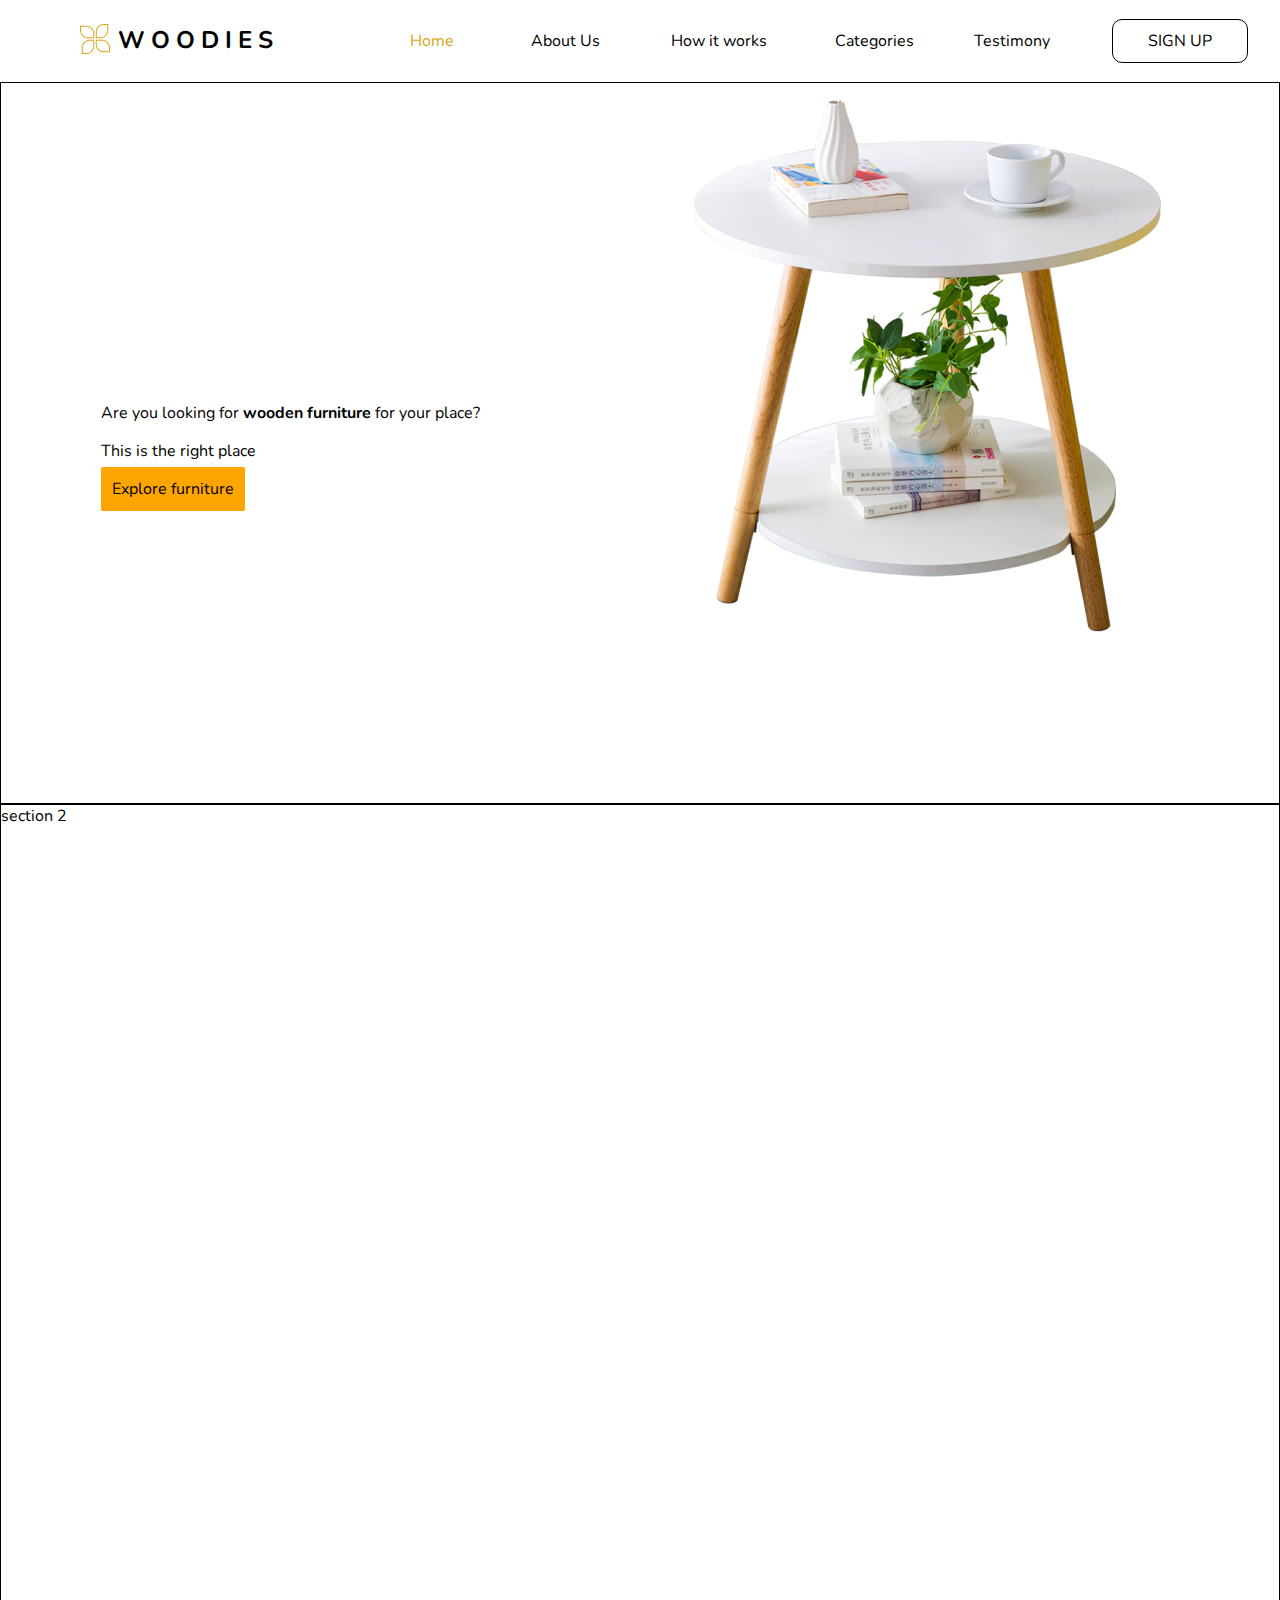
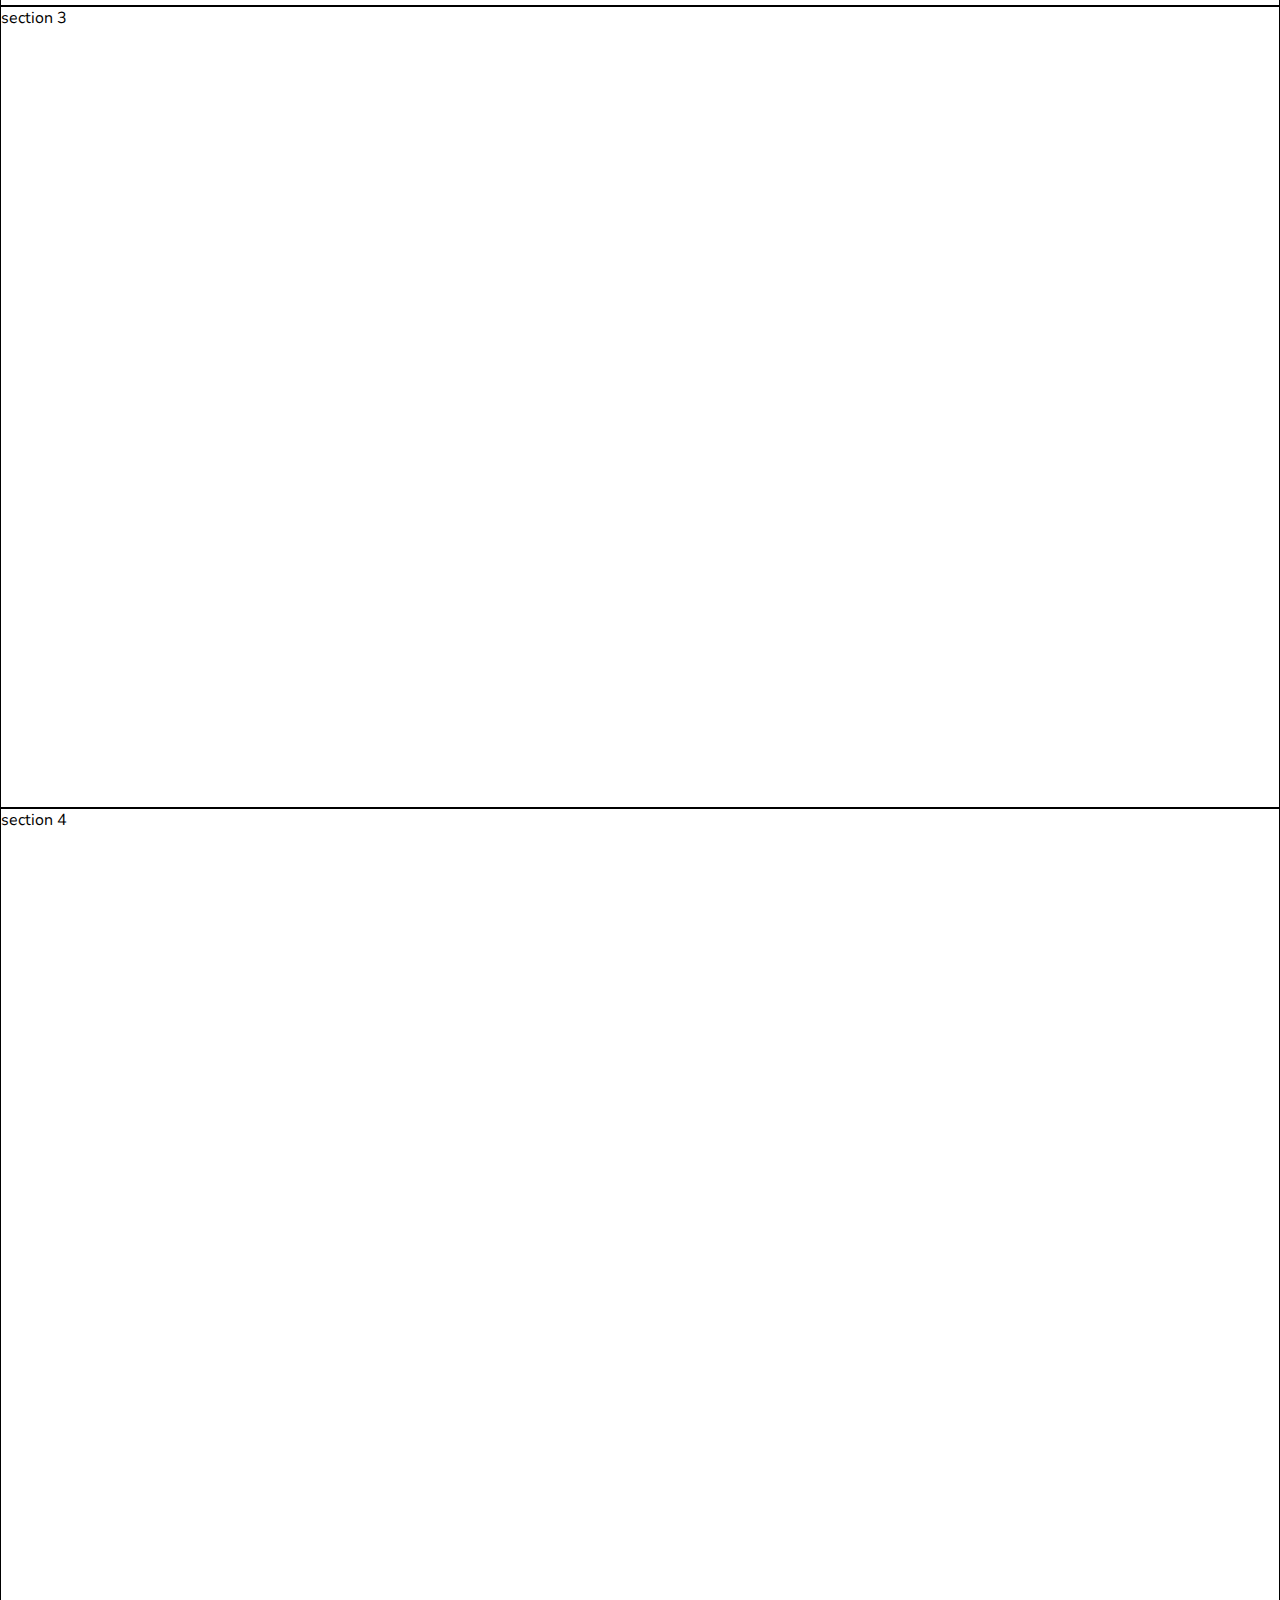
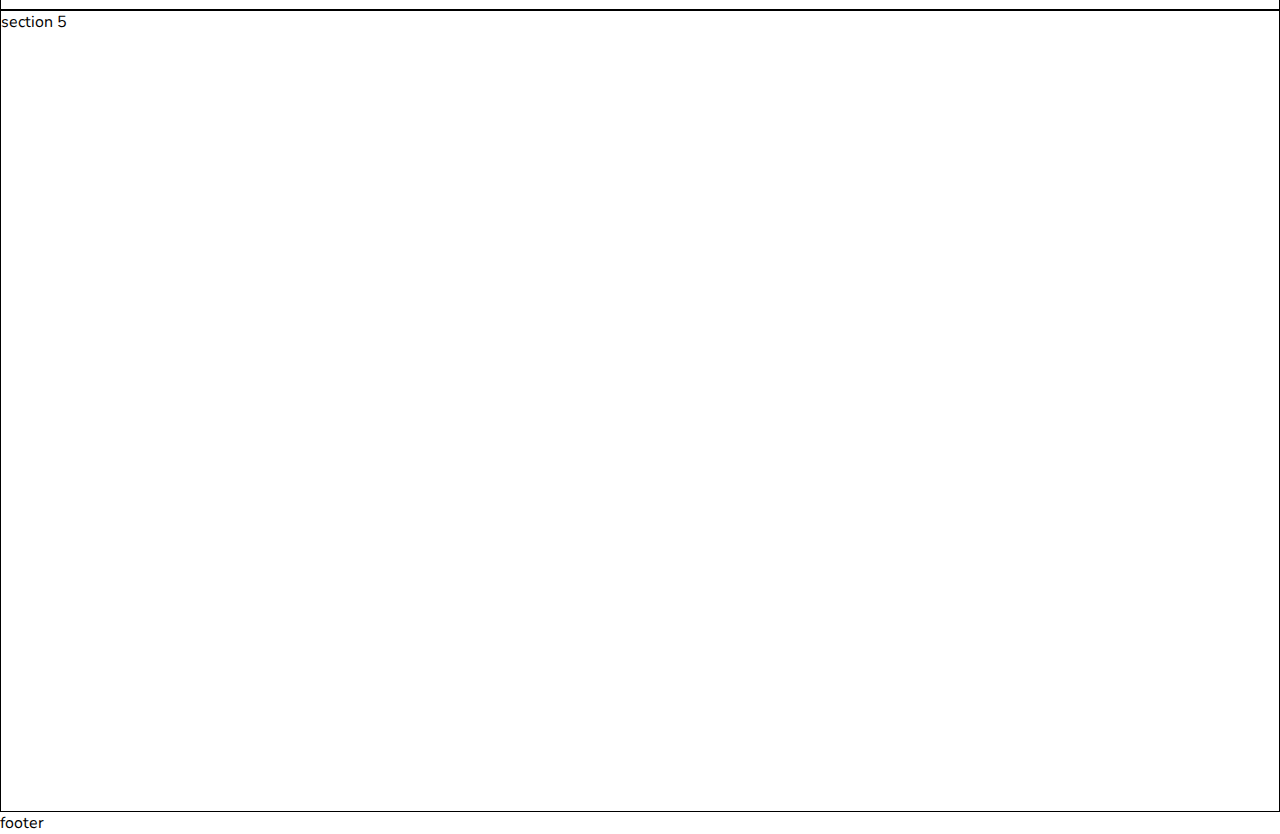
==== index.html @ e856ebf5 "made menu" ====
<!DOCTYPE HTML>
<html lang="en-us">
<head>
	<link rel="stylesheet" type="text/css" href="assets/css/style.css">
	<meta charset="utf-8" name="viewport" content="width=device-width, initial-scale=1">
	<title>Pgtitle</title>
	<link rel="preconnect" href="https://fonts.gstatic.com">
	<link href="https://fonts.googleapis.com/css2?family=Nunito&display=swap" rel="stylesheet">
</head>
<body>
	<header>
		<div class="logo"><a href="#logo">
			<img src="assets/images/logo.jpg">
			<h1>
				WOODIES
			</h1>
		</a></div>
		<nav>
			<div class="nm"><a href="#home" class="active">Home</a></div>
			<div class="nm"><a href="#about">About Us</a></div>
			<div class="nm"><a href="#hiw">How it works</a></div>
			<div class="nm"><a href="#categories">Categories</a></div>
			<div class="nm"><a href="#testimony">Testimony</a></div>
			<div class="nm"><a href="#sign" id="signup">SIGN UP</a></div>
		</nav>
	</header>
	<section id="main">
		<div class="text">
			<p>Are you looking for <strong>wooden furniture</strong> for your place?</p>
			<p>This is the right place</p>
			<a href="#explore">Explore furniture</a>
		</div>
		<img src="assets/images/table.jpg">
	</section>
	<section id="about">
		section 2
	</section>
	<section id="hiw">
		section 3
	</section>
	<section id="categories">
		section 4
	</section>
	<section id="testimony">
		section 5
	</section>
	<footer>
		footer
	</footer>
</body>
---- assets/css/style.css ----
* {
	text-decoration: none;
	color: black;
	font-family: Nunito;
}

body {
	display: grid;
	margin: 0;
}

section {
	border: 1px solid black;
	height: 800px;
	display: grid;
}

header {
	height: 1fr;
	display: grid;
	grid-template-columns: 2fr 5fr;
}

nav {
	display: grid;
	grid-template-columns: 1fr 1fr 1.3fr 1fr 1fr 1.5fr;
}

div.nm {
	padding: 30px;
	text-align: center;
}

.active {
	color: #DAA520;
}

.logo>a {
	display: grid;
	grid-template-columns: 30px 154px;
	margin: 24px 0 0 80px;
	grid-column-gap: 8px;
}

.logo>a>img {
	width: 30px;
}

.logo>a>h1 {
	letter-spacing: 0.25em;
	align-self: center;
	margin: 0;
	font-size: 24px;
	font-weight: 700;
	width: 154px;
}

#signup {
	border: 1px solid black;
	padding: 10px 35px;
	border-radius: 10px;
}

section#main {
	height: 720px;
	grid-template-columns: repeat(2, 1fr);
}

div.text {
	margin-left: 100px;
	grid-template-rows: repeat(3, 1fr);
	align-self: center;
}

div.text>a {
	background-color: orange;
	border: 1px solid orange;
	border-radius: 2px;
	padding: 10px;
}
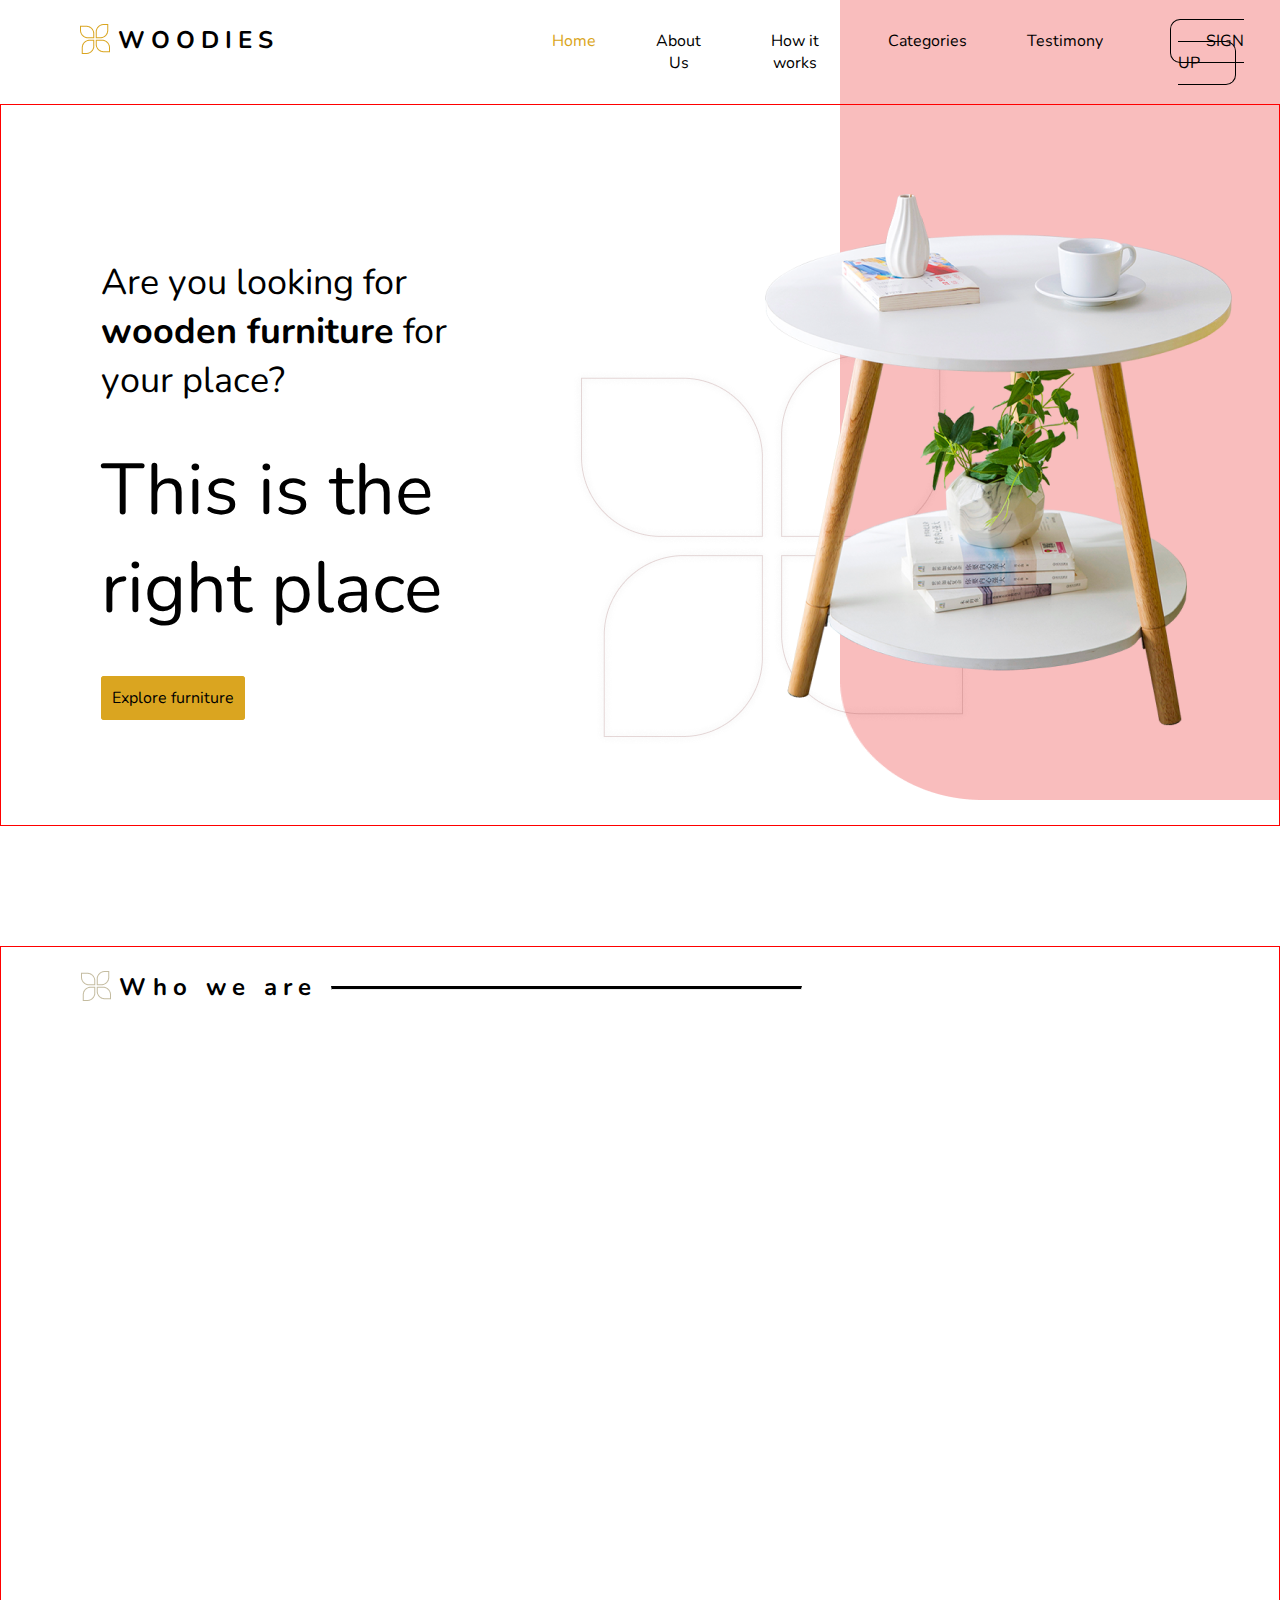
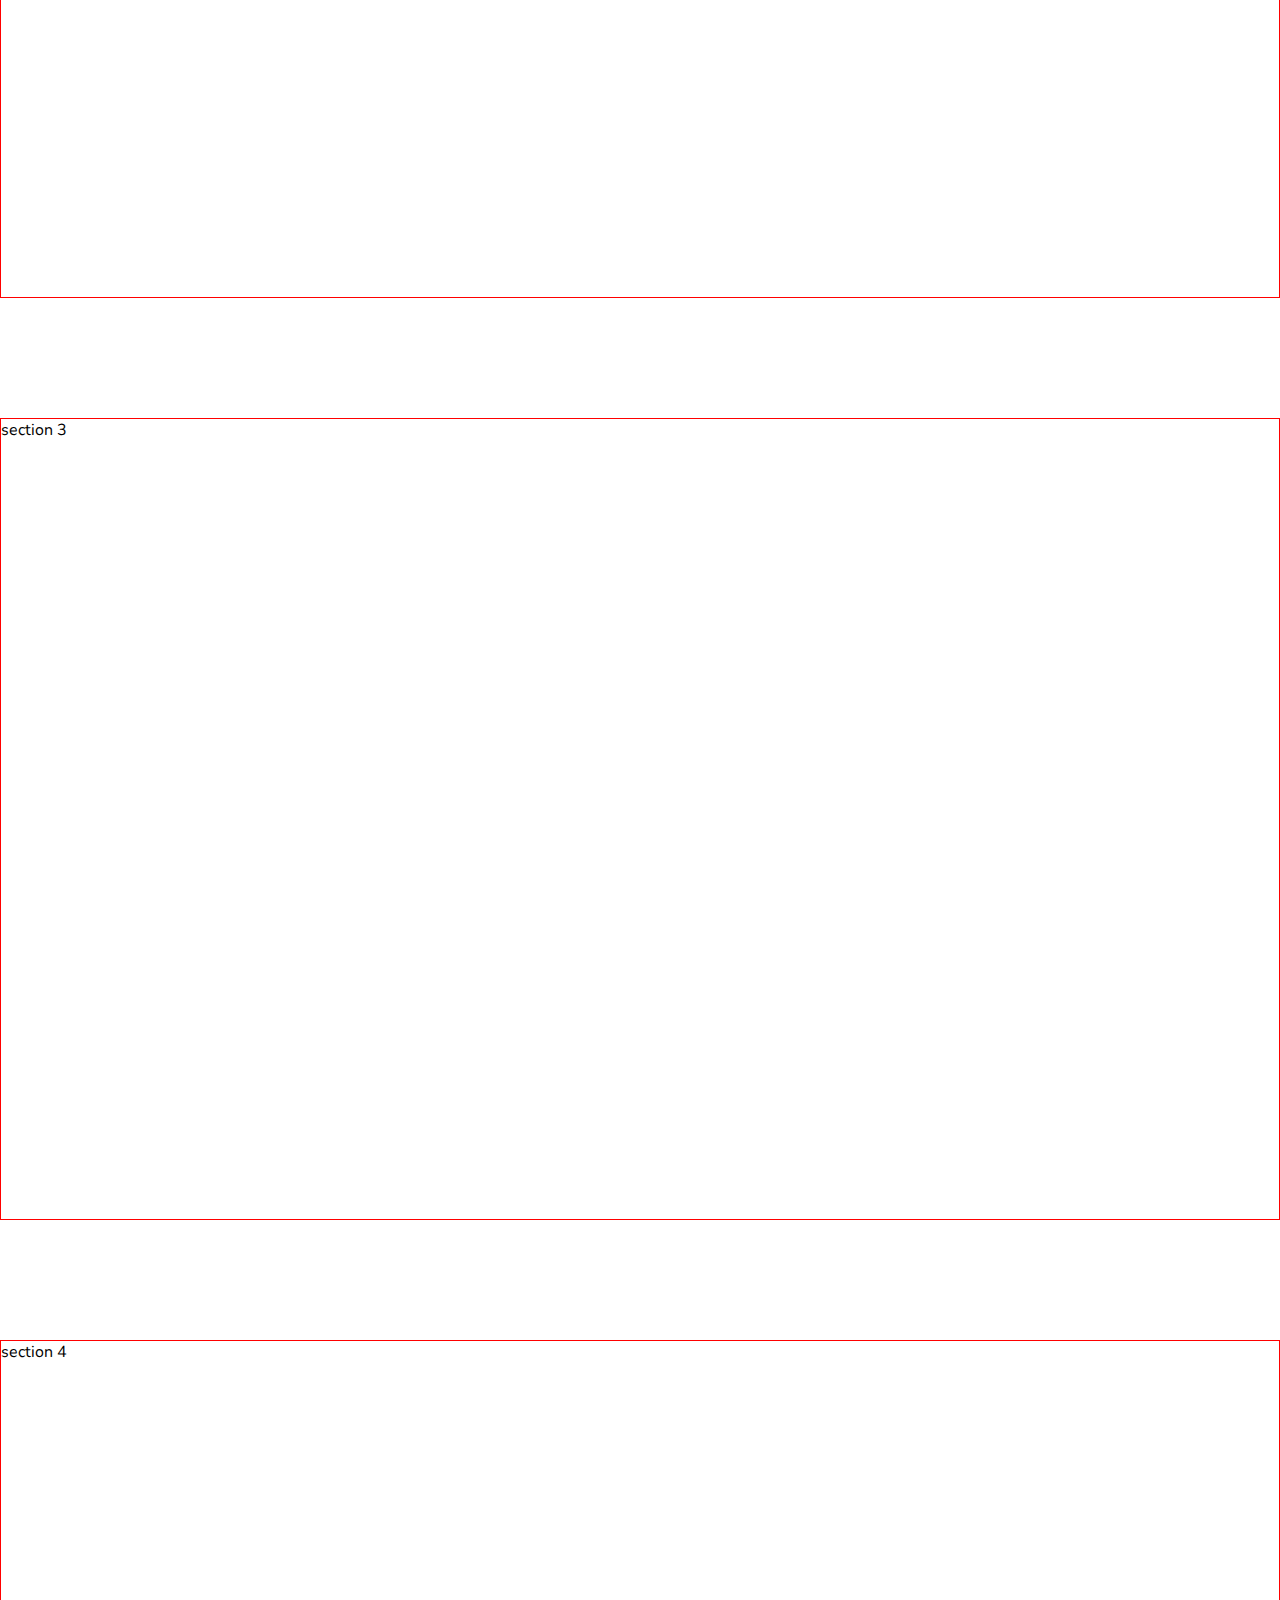
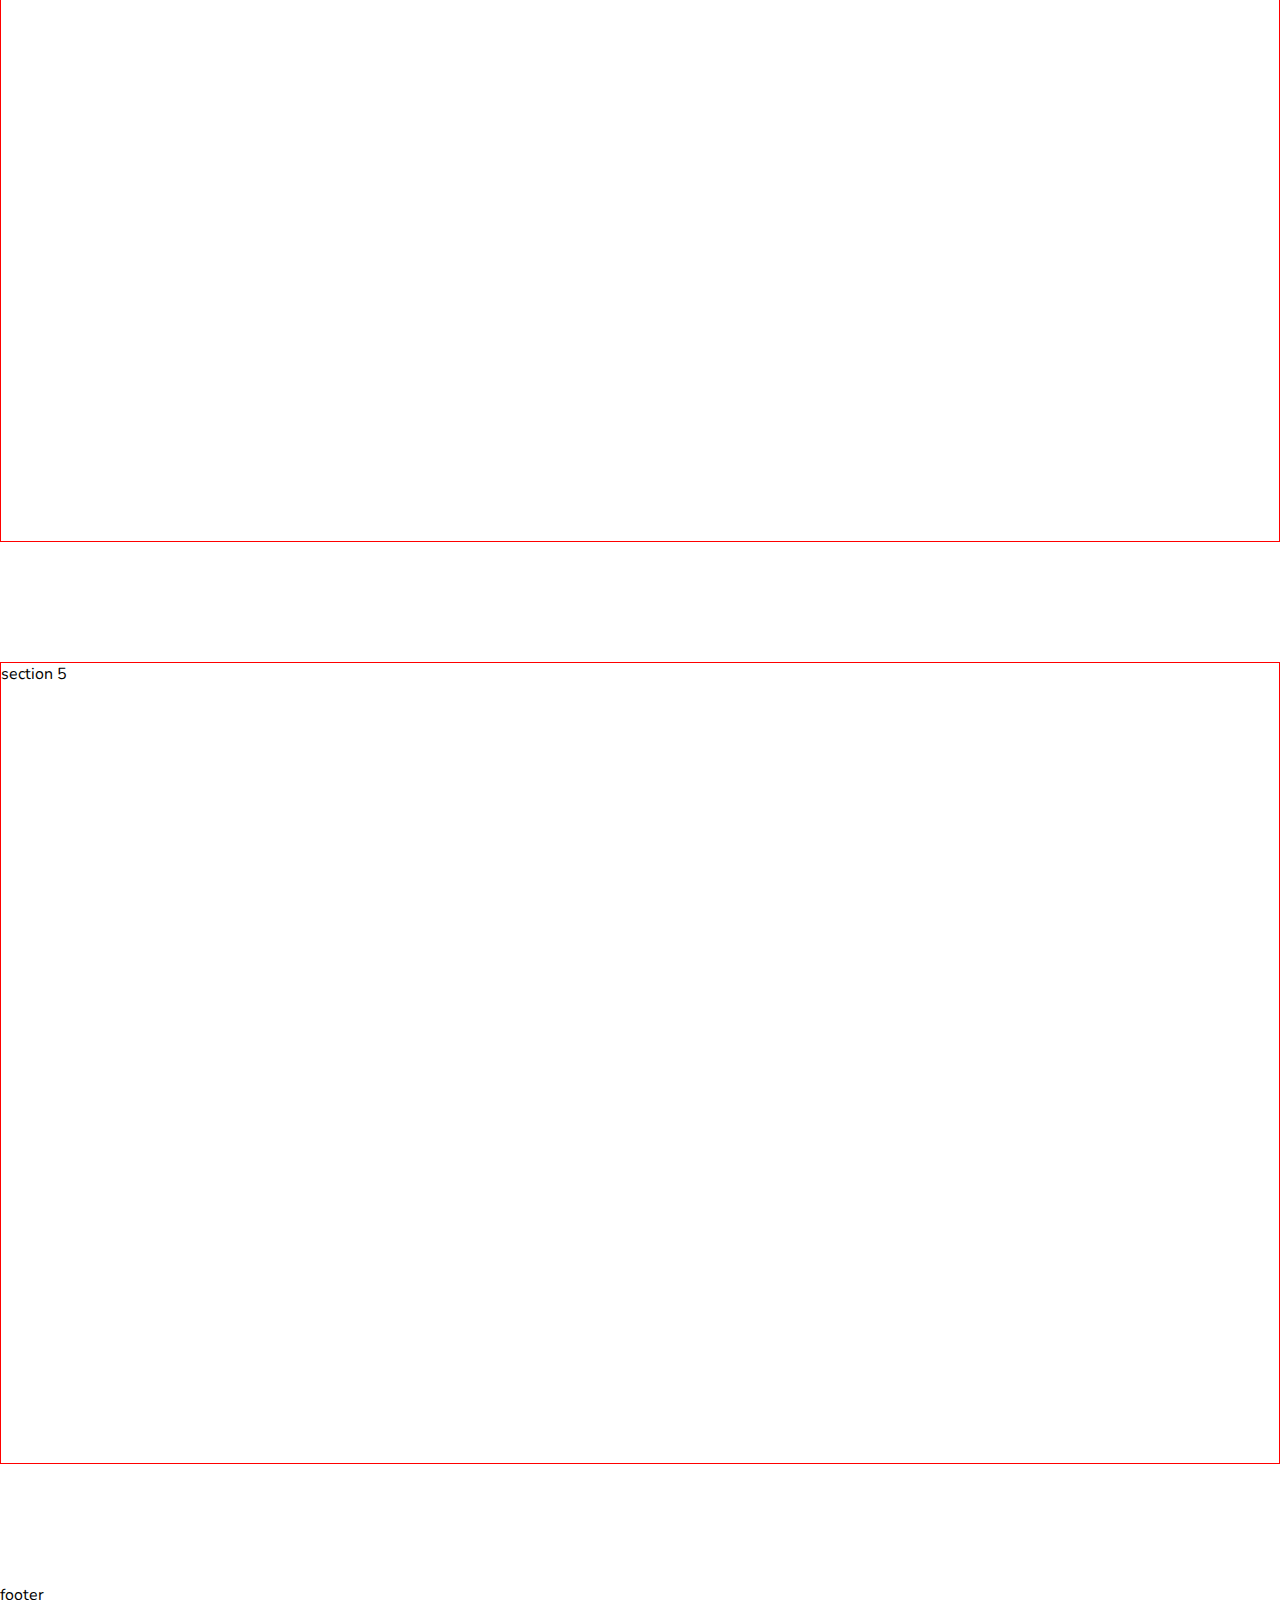
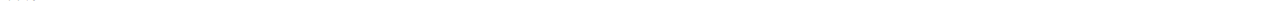
==== commit ee432bab: "made the first page, started work on the second one" ====
--- a/index.html
+++ b/index.html
@@ -10,11 +10,12 @@
 <body>
 	<header>
 		<div class="logo"><a href="#logo">
-			<img src="assets/images/logo.jpg">
-			<h1>
+				<img src="assets/images/logo.jpg">
+			</a>
+			<a href="#logo"><h1>
 				WOODIES
-			</h1>
-		</a></div>
+			</h1></a>
+		</div>
 		<nav>
 			<div class="nm"><a href="#home" class="active">Home</a></div>
 			<div class="nm"><a href="#about">About Us</a></div>
@@ -26,14 +27,23 @@
 	</header>
 	<section id="main">
 		<div class="text">
-			<p>Are you looking for <strong>wooden furniture</strong> for your place?</p>
-			<p>This is the right place</p>
+			<p id="ayl">Are you looking for <strong>wooden furniture</strong> for your place?</p>
+			<p id="titrp">This is the right place</p>
 			<a href="#explore">Explore furniture</a>
 		</div>
-		<img src="assets/images/table.jpg">
+		<img src="assets/images/table.png">
 	</section>
 	<section id="about">
-		section 2
+		<div class="top">
+			<div class="logo">
+				<a href="#logo"><img src="assets/images/logogreen.png"></a>
+				<a href="#logo"><h2 class="minih">
+					Who we are
+				</h2></a>
+				<hr>
+			</div>
+			
+		</div>
 	</section>
 	<section id="hiw">
 		section 3
--- a/assets/css/style.css
+++ b/assets/css/style.css
@@ -7,18 +7,23 @@
 body {
 	display: grid;
 	margin: 0;
+	background-image: url(../images/rectangle.png);
+	background-repeat: no-repeat;
+	background-position: right top;
+	background-size: 440px 800px;
 }
 
 section {
-	border: 1px solid black;
 	height: 800px;
 	display: grid;
+	border: 1px solid red;
+	margin-bottom: 120px;
 }
 
 header {
 	height: 1fr;
 	display: grid;
-	grid-template-columns: 2fr 5fr;
+	grid-template-columns: 3fr 5fr;
 }
 
 nav {
@@ -35,18 +40,27 @@
 	color: #DAA520;
 }
 
-.logo>a {
+.nm>a {
+	font-size: 16px;
+}
+
+.logo {
 	display: grid;
 	grid-template-columns: 30px 154px;
-	margin: 24px 0 0 80px;
+	margin: 24px 250px 0 80px;
 	grid-column-gap: 8px;
+	padding: 0;
+}
+
+.logo>a {
+	height: 30px;
 }
 
 .logo>a>img {
 	width: 30px;
 }
 
-.logo>a>h1 {
+h1 {
 	letter-spacing: 0.25em;
 	align-self: center;
 	margin: 0;
@@ -63,18 +77,78 @@
 
 section#main {
 	height: 720px;
-	grid-template-columns: repeat(2, 1fr);
+	grid-template-columns: 1.5fr 1fr;
+	background-image: url(../images/backlogo.png);
+	background-repeat: no-repeat;
+	background-position: 65% 75%;
+}
+
+#ayl {
+	font-size: 36px;
+}
+
+#titrp {
+	font-size: 72px;
+	margin: 0px 0px 50px 0px;
 }
 
 div.text {
-	margin-left: 100px;
+	margin: 0px 200px 0px 100px;
 	grid-template-rows: repeat(3, 1fr);
 	align-self: center;
 }
 
 div.text>a {
-	background-color: orange;
-	border: 1px solid orange;
-	border-radius: 2px;
+	background-color: #DAA520;
+	border: 1px solid #DAA520;
+	border-radius: 3px;
 	padding: 10px;
+}
+
+#main>img {
+	align-self: center;
+}
+
+#about {
+	height: 950px;
+	grid-template-rows: 80px auto;
+}
+
+h2 {
+	font-size: 36px;
+}
+
+.top {
+	display: grid;
+	height: 1fr;
+	grid-template-columns: 5fr 3fr;
+}
+
+.minih {
+	letter-spacing: 0.25em;
+	align-self: center;
+	margin: 0;
+	font-size: 24px;
+	font-weight: 700;
+	width: 250px;
+}
+
+.top>a {
+	font-weight: bold;
+}
+
+hr {
+	border-top: 2px solid blue;
+}
+
+.top .logo {
+	grid-template-columns: 30px 204px auto;
+	margin: 24px 0 0 80px;
+}
+
+hr {
+	margin-top: 15px;
+	border-top: 3px solid black;
+	width: 100%;
+	height: 0;
 }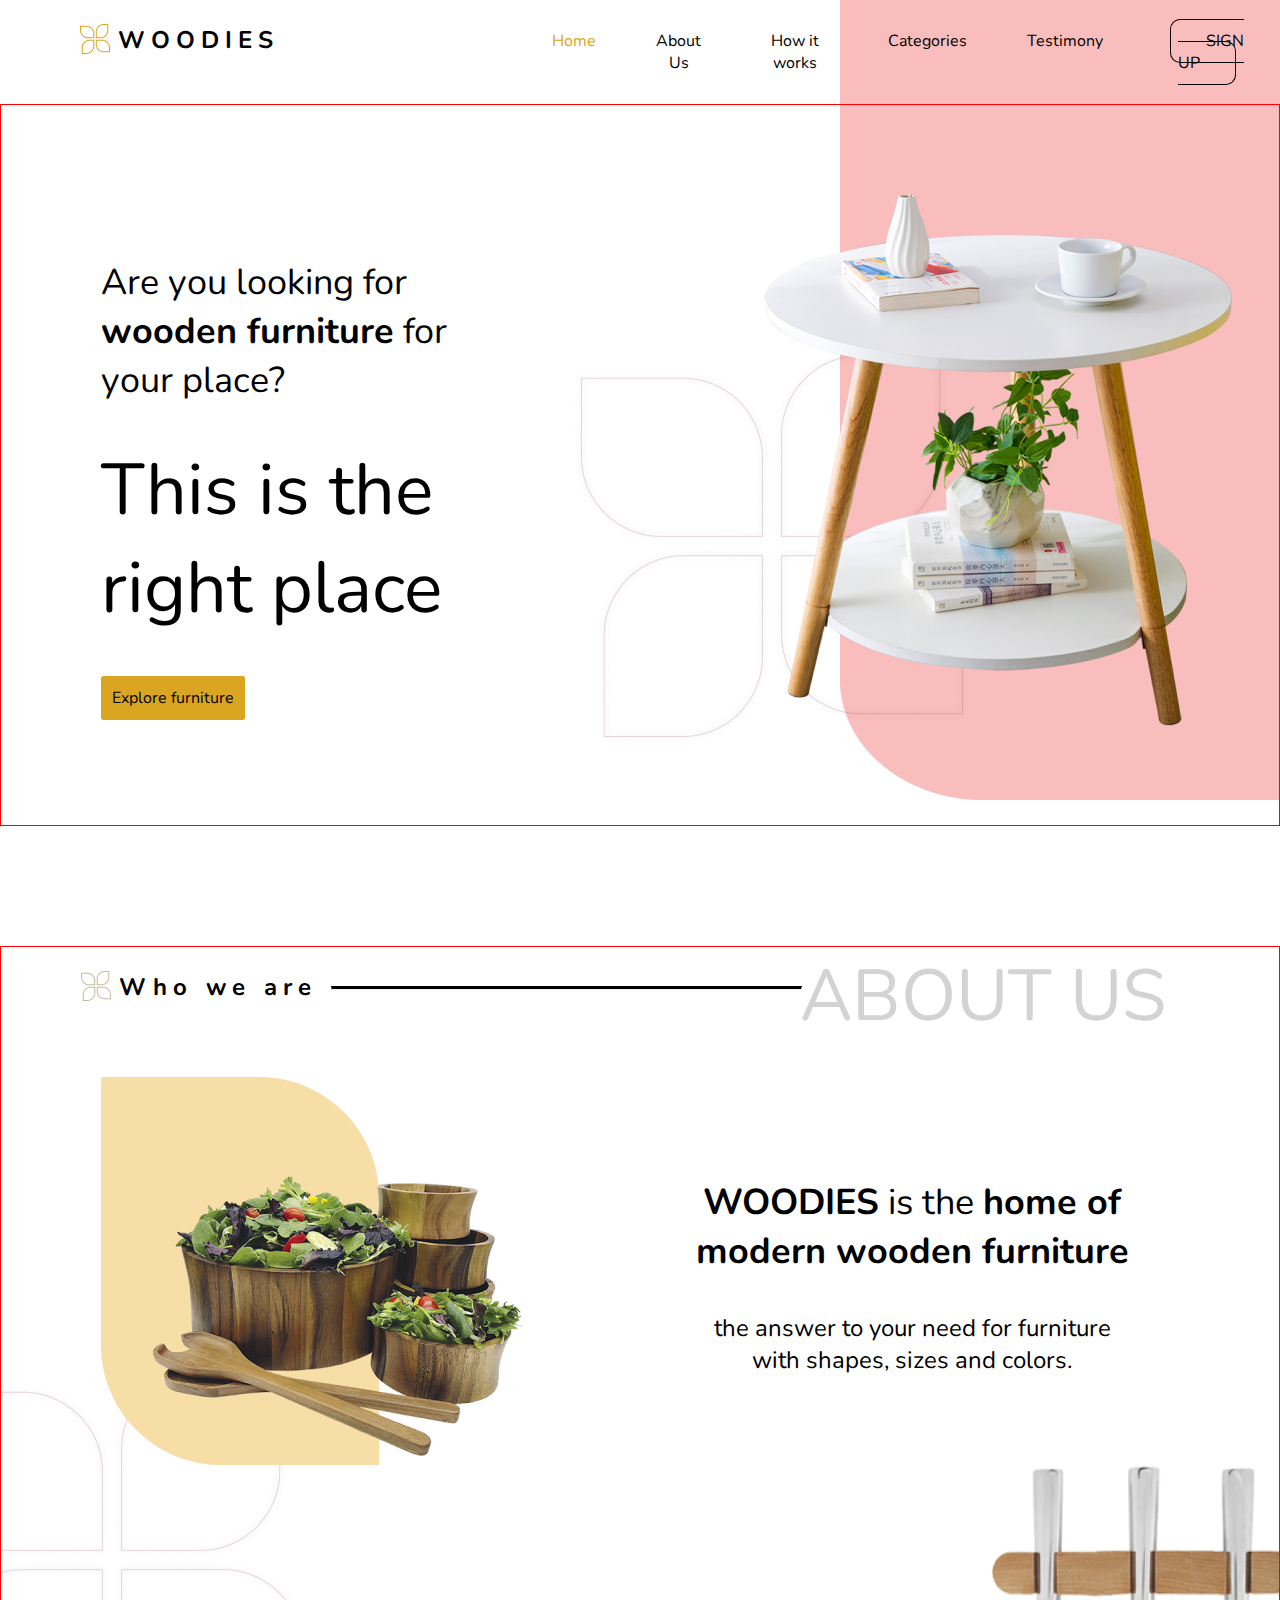
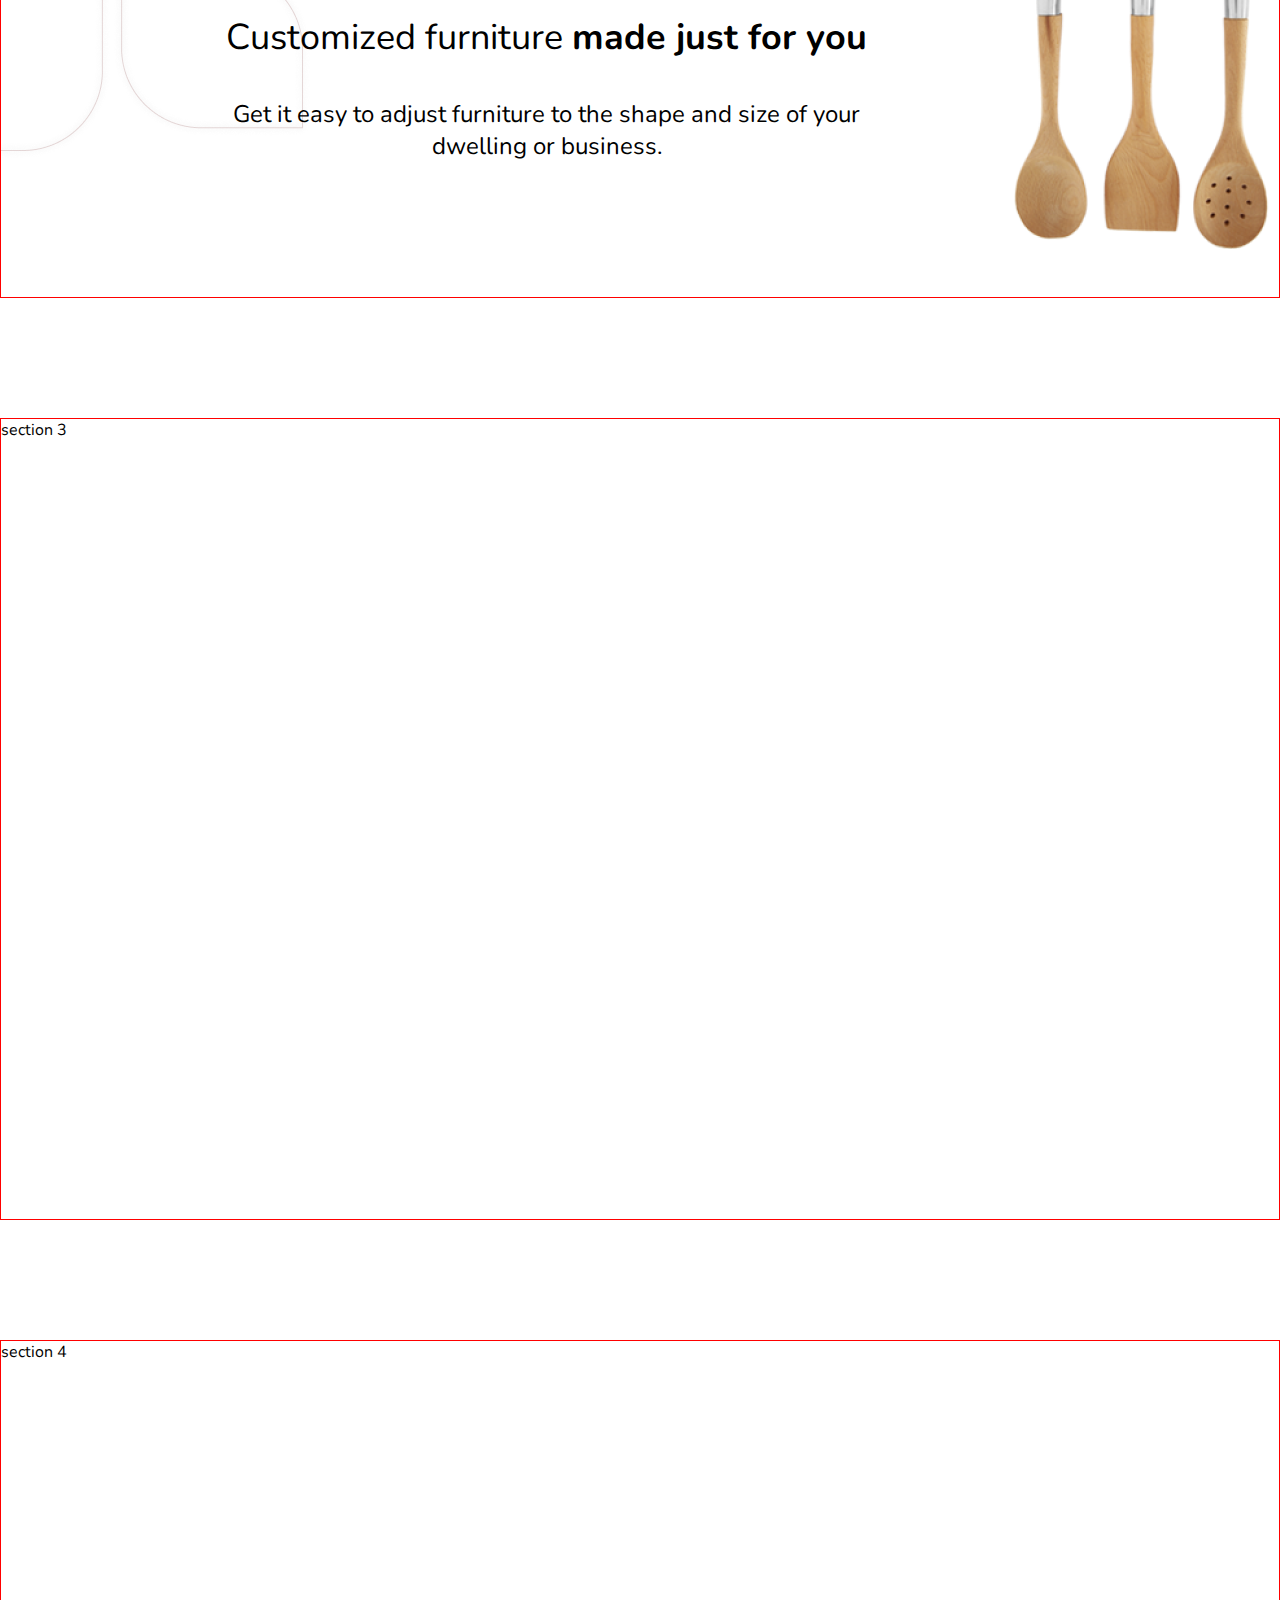
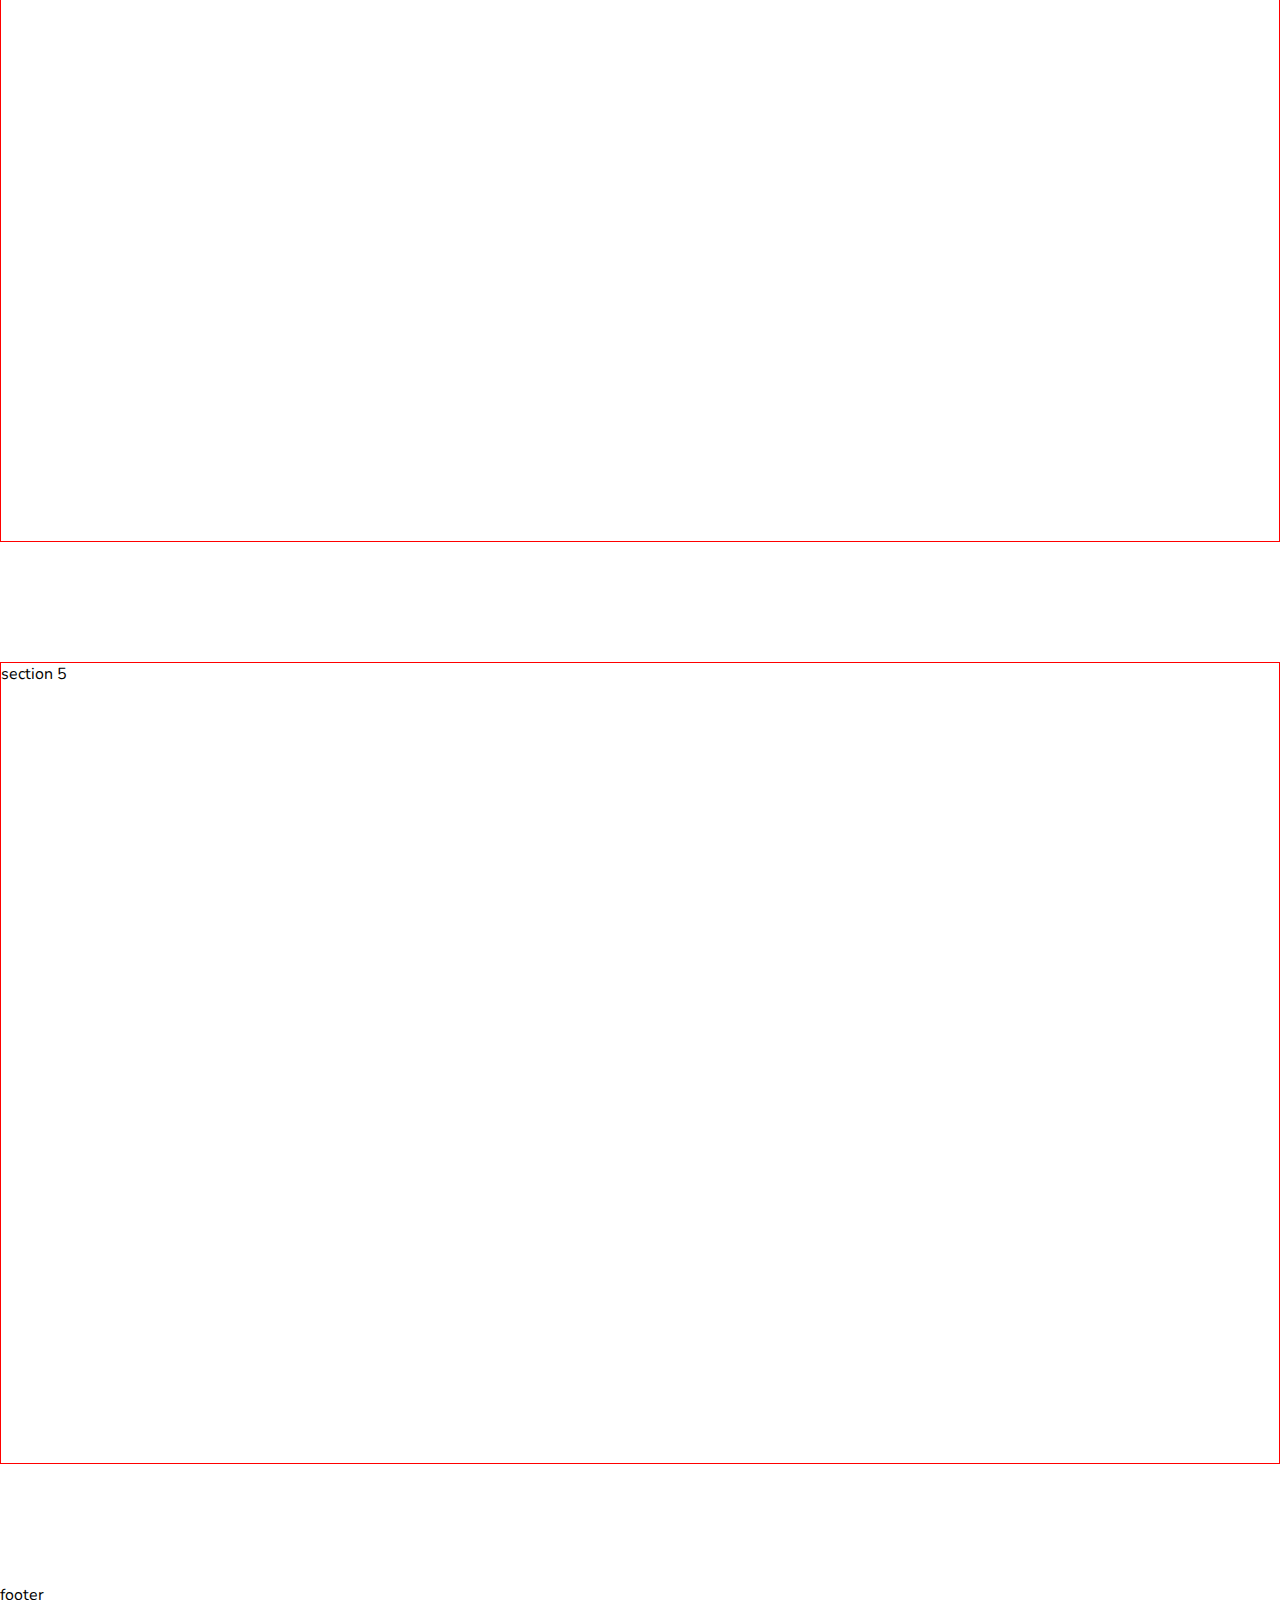
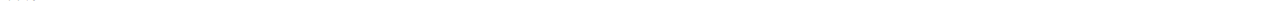
==== commit c4e8b5b2: "made second page" ====
--- a/index.html
+++ b/index.html
@@ -42,7 +42,27 @@
 				</h2></a>
 				<hr>
 			</div>
-			
+			<p>ABOUT US</p>
+		</div>
+		<div class="main1">
+			<img src="assets/images/woodbckt.png" id="img1">
+			<div class="text1">
+				<p class="h">
+					<strong>WOODIES</strong> is the <strong>home of modern wooden furniture</strong>
+				</p>
+				<p class="t">
+					the answer to your need for furniture with shapes, sizes and colors.
+				</p>
+			</div>
+			<div class="text2">
+				<p class="h">
+					Customized furniture <strong>made just for you</strong>
+				</p>
+				<p class="t">
+					Get it easy to adjust furniture to the shape and size of your dwelling or business.
+				</p>
+			</div>
+			<img src="assets/images/woodenthngs.png" id="img2">
 		</div>
 	</section>
 	<section id="hiw">
--- a/assets/css/style.css
+++ b/assets/css/style.css
@@ -112,6 +112,9 @@
 #about {
 	height: 950px;
 	grid-template-rows: 80px auto;
+	background-image: url(../images/backlogo.png);
+	background-repeat: no-repeat;
+	background-position: -10% 75%;
 }
 
 h2 {
@@ -122,6 +125,12 @@
 	display: grid;
 	height: 1fr;
 	grid-template-columns: 5fr 3fr;
+}
+
+.top>p {
+	color: lightgrey;
+	font-size: 72px;
+	margin: 0;
 }
 
 .minih {
@@ -137,10 +146,6 @@
 	font-weight: bold;
 }
 
-hr {
-	border-top: 2px solid blue;
-}
-
 .top .logo {
 	grid-template-columns: 30px 204px auto;
 	margin: 24px 0 0 80px;
@@ -151,4 +156,42 @@
 	border-top: 3px solid black;
 	width: 100%;
 	height: 0;
+}
+
+.main1 {
+	display: grid;
+	grid-template-columns: 444px auto 287px;
+	grid-template-rows: 388px auto;
+	grid-template-areas: 
+	"img1 t1 t1"
+	"t2 t2 img2";
+	margin: 50px 0px 0px 100px;
+}
+
+.text1 {
+	justify-self: center;
+	grid-area: t1;
+	text-align: center;
+	width: 448px;
+	align-self: center;
+}
+.text2 {
+	grid-area: t2;
+	text-align: center;
+	width: 648px;
+	align-self: center;
+	justify-self: center;
+}
+#img1 {
+	grid-area: img1;
+}
+#img2 {
+	justify-self: end;
+	grid-area: img2;
+}
+.h {
+	font-size: 36px;
+}
+.t {
+	font-size: 24px;
 }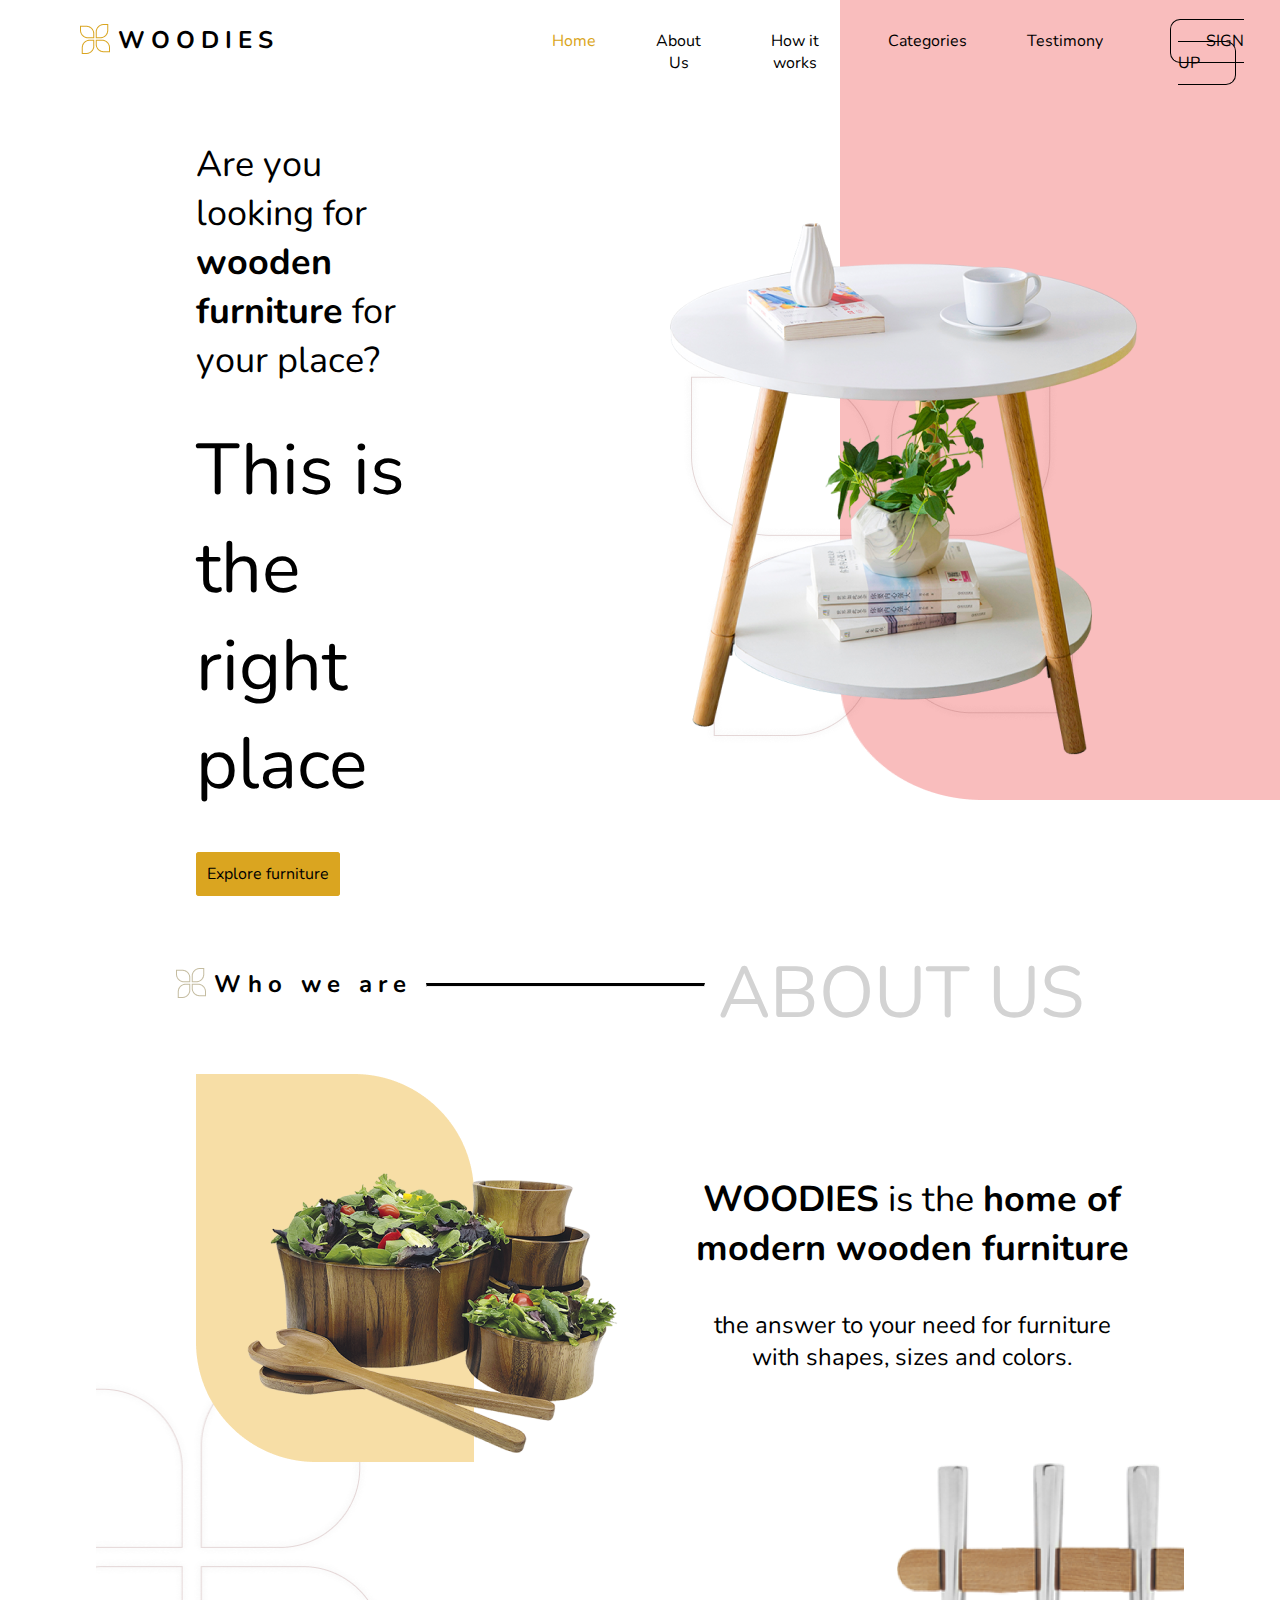
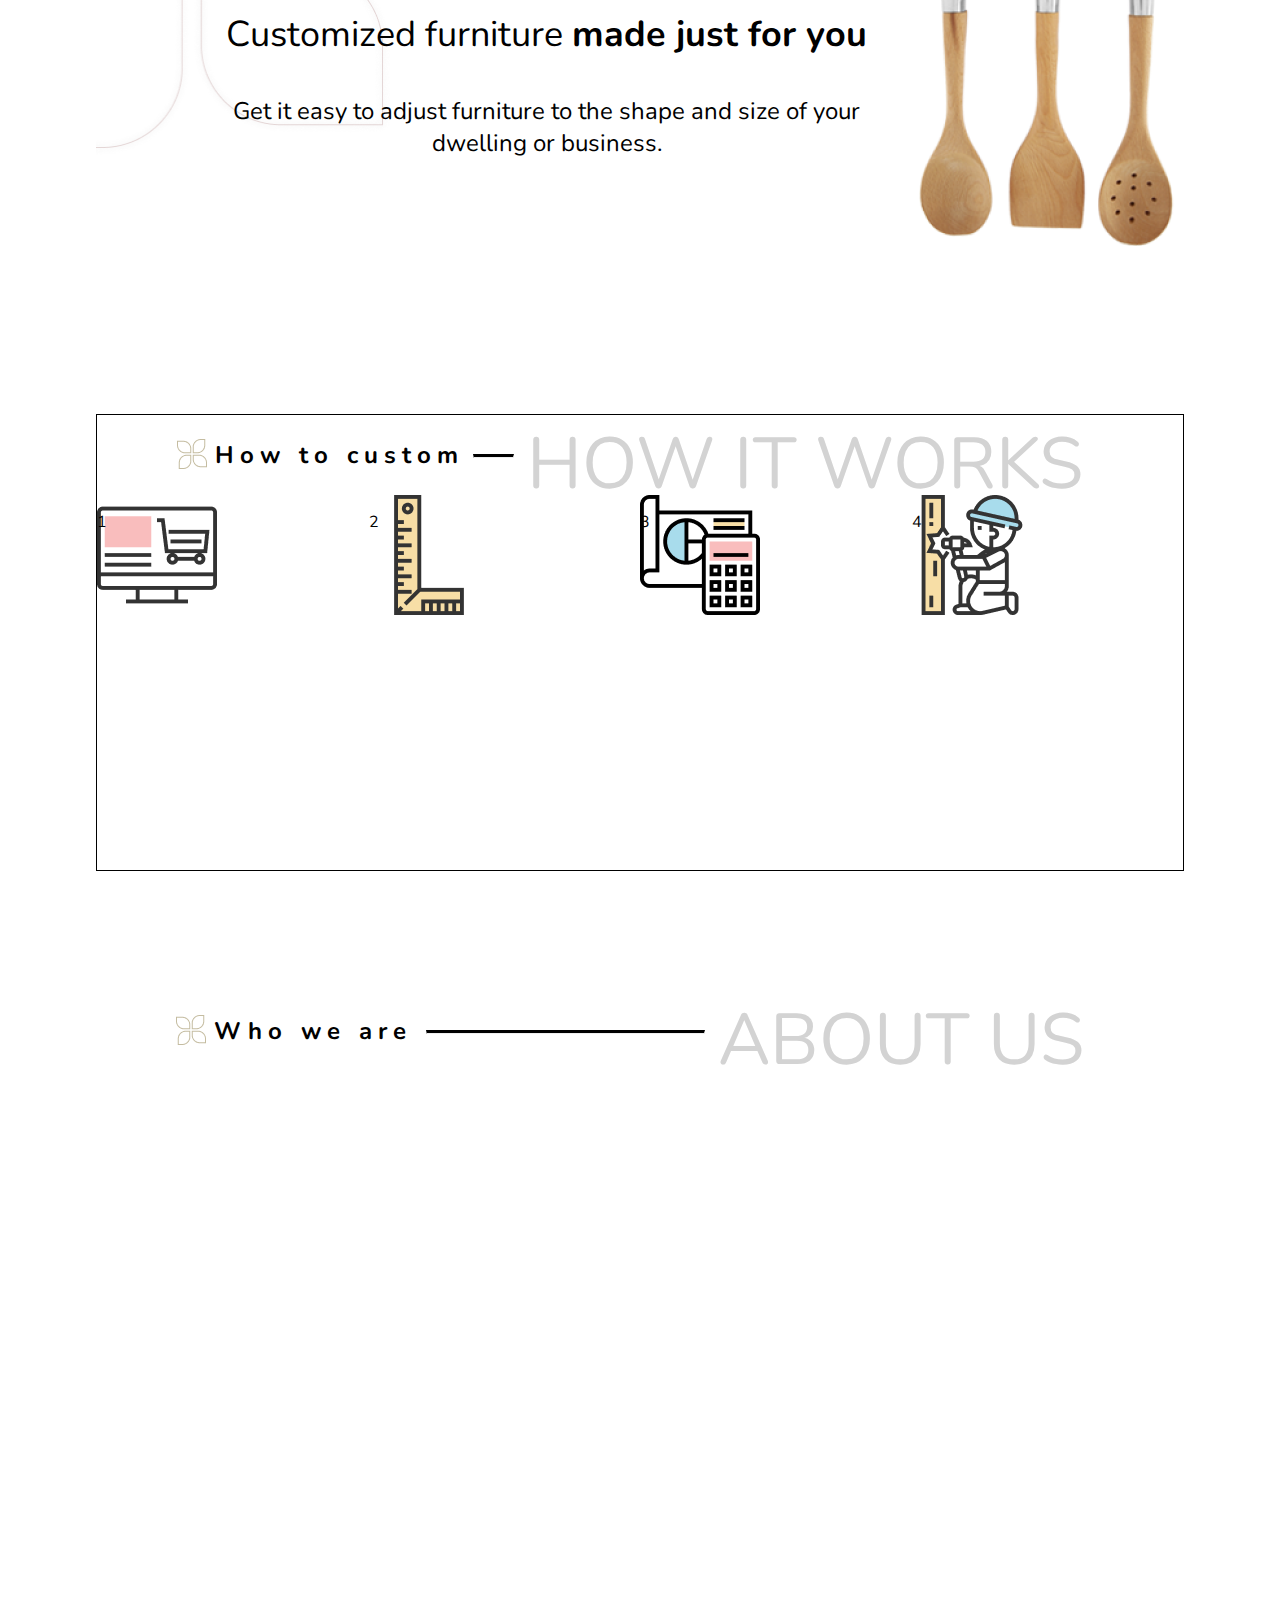
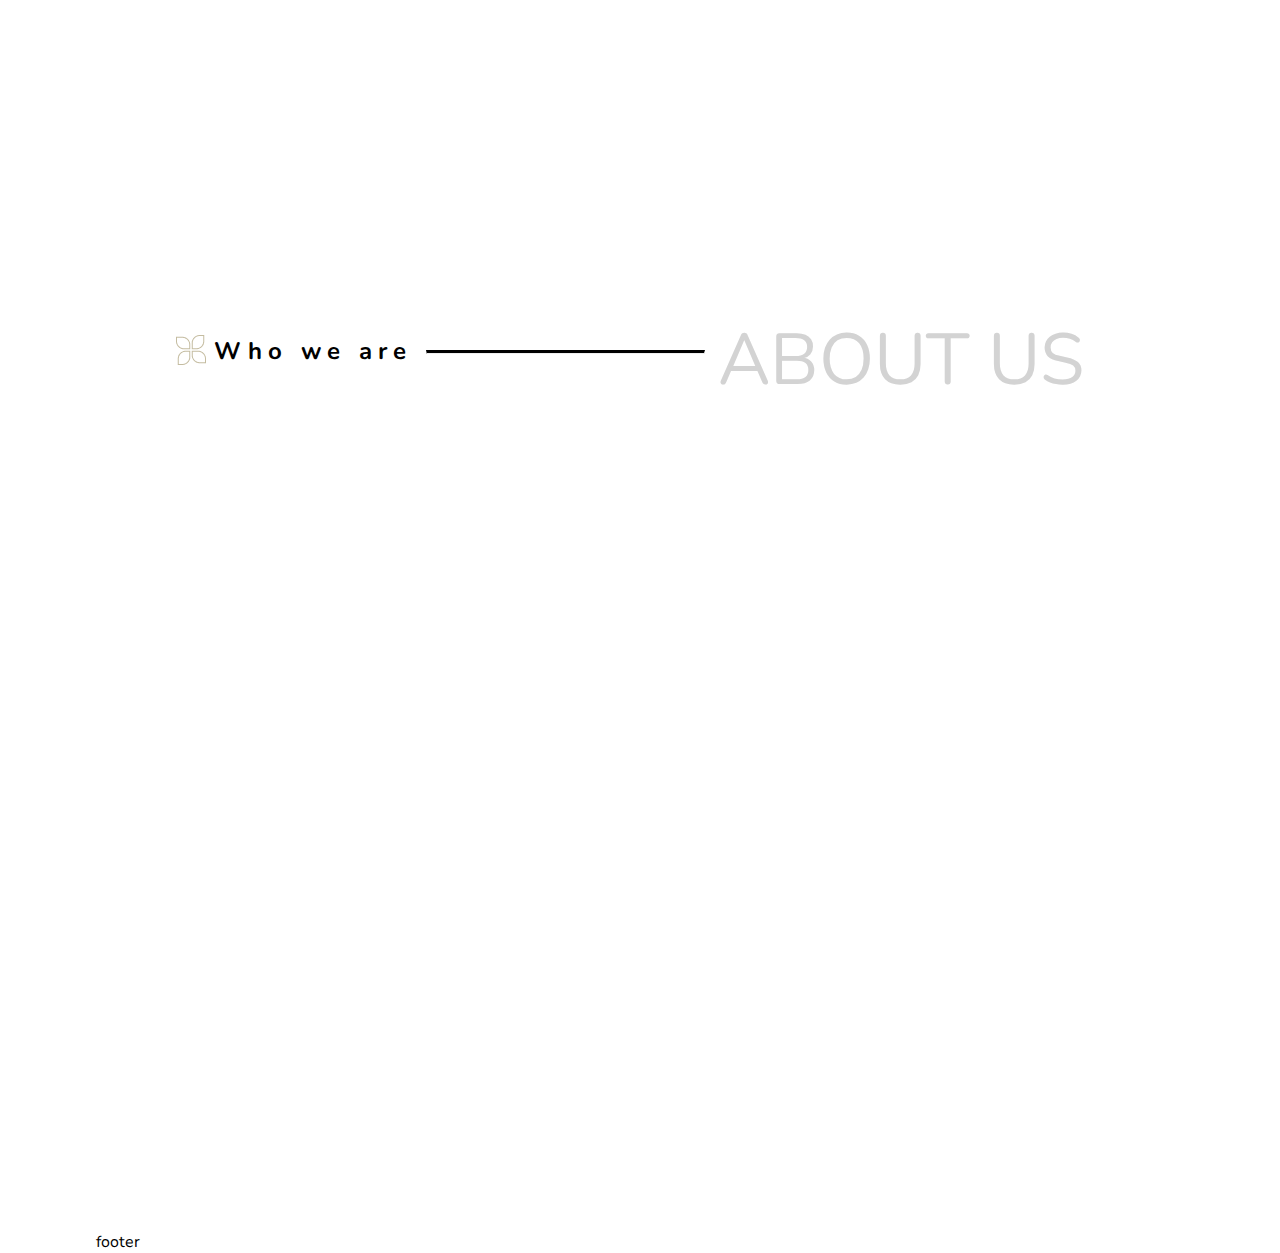
==== commit 107d7254: "applied change made in uni" ====
--- a/index.html
+++ b/index.html
@@ -25,56 +25,103 @@
 			<div class="nm"><a href="#sign" id="signup">SIGN UP</a></div>
 		</nav>
 	</header>
-	<section id="main">
-		<div class="text">
-			<p id="ayl">Are you looking for <strong>wooden furniture</strong> for your place?</p>
-			<p id="titrp">This is the right place</p>
-			<a href="#explore">Explore furniture</a>
-		</div>
-		<img src="assets/images/table.png">
-	</section>
-	<section id="about">
-		<div class="top">
-			<div class="logo">
-				<a href="#logo"><img src="assets/images/logogreen.png"></a>
-				<a href="#logo"><h2 class="minih">
-					Who we are
-				</h2></a>
-				<hr>
+	<div class="subbody">
+		<section id="main">
+			<div class="text">
+				<p id="ayl">Are you looking for <strong>wooden furniture</strong> for your place?</p>
+				<p id="titrp">This is the right place</p>
+				<a href="#explore">Explore furniture</a>
 			</div>
-			<p>ABOUT US</p>
-		</div>
-		<div class="main1">
-			<img src="assets/images/woodbckt.png" id="img1">
-			<div class="text1">
-				<p class="h">
-					<strong>WOODIES</strong> is the <strong>home of modern wooden furniture</strong>
-				</p>
-				<p class="t">
-					the answer to your need for furniture with shapes, sizes and colors.
-				</p>
+			<img src="assets/images/table.png">
+		</section>
+		<section id="about">
+			<div class="top">
+				<div class="logo">
+					<a href="#logo"><img src="assets/images/logogreen.png"></a>
+					<a href="#logo"><h2 class="minih">
+						Who we are
+					</h2></a>
+					<hr>
+				</div>
+				<p>ABOUT US</p>
 			</div>
-			<div class="text2">
-				<p class="h">
-					Customized furniture <strong>made just for you</strong>
-				</p>
-				<p class="t">
-					Get it easy to adjust furniture to the shape and size of your dwelling or business.
-				</p>
+			<div class="main1">
+				<img src="assets/images/woodbckt.png" id="img1">
+				<div class="text1">
+					<p class="h">
+						<strong>WOODIES</strong> is the <strong>home of modern wooden furniture</strong>
+					</p>
+					<p class="t">
+						the answer to your need for furniture with shapes, sizes and colors.
+					</p>
+				</div>
+				<div class="text2">
+					<p class="h">
+						Customized furniture <strong>made just for you</strong>
+					</p>
+					<p class="t">
+						Get it easy to adjust furniture to the shape and size of your dwelling or business.
+					</p>
+				</div>
+				<img src="assets/images/woodenthngs.png" id="img2">
 			</div>
-			<img src="assets/images/woodenthngs.png" id="img2">
-		</div>
-	</section>
-	<section id="hiw">
-		section 3
-	</section>
-	<section id="categories">
-		section 4
-	</section>
-	<section id="testimony">
-		section 5
-	</section>
-	<footer>
-		footer
-	</footer>
+		</section>
+		<section id="hiw">
+			<div class="top">
+				<div class="logo">
+					<a href="#logo"><img src="assets/images/logogreen.png"></a>
+					<a href="#logo"><h2 class="minih">
+						How to custom
+					</h2></a>
+					<hr>
+				</div>
+				<p>HOW IT WORKS</p>
+			</div>
+			<div class="personalize">
+				<a class="tools" id="a1" href="#1">
+					<p class="number">1</p>
+					<p class="ntext"></p>
+				</a>
+				<a class="tools" id="a2" href="#2">
+					<p class="number">2</p>
+					<p class="ntext"></p>
+				</a>
+				<a class="tools" id="a3" href="#3">
+					<p class="number">3</p>
+					<p class="ntext"></p>
+				</a>
+				<a class="tools" id="a4" href="#4">
+					<p class="number">4</p>
+					<p class="ntext"></p>
+				</a>
+			</div>
+		</section>
+		<section id="categories">
+			<div class="top">
+				<div class="logo">
+					<a href="#logo"><img src="assets/images/logogreen.png"></a>
+					<a href="#logo"><h2 class="minih">
+						Who we are
+					</h2></a>
+					<hr>
+				</div>
+				<p>ABOUT US</p>
+			</div>
+		</section>
+		<section id="testimony">
+			<div class="top">
+				<div class="logo">
+					<a href="#logo"><img src="assets/images/logogreen.png"></a>
+					<a href="#logo"><h2 class="minih">
+						Who we are
+					</h2></a>
+					<hr>
+				</div>
+				<p>ABOUT US</p>
+			</div>
+		</section>
+		<footer>
+			footer
+		</footer>
+	</div>
 </body>--- a/assets/css/style.css
+++ b/assets/css/style.css
@@ -13,10 +13,15 @@
 	background-size: 440px 800px;
 }
 
+.subbody {
+	display: grid;
+	width: 85%;
+	margin: auto;
+}
+
 section {
 	height: 800px;
 	display: grid;
-	border: 1px solid red;
 	margin-bottom: 120px;
 }
 
@@ -80,7 +85,7 @@
 	grid-template-columns: 1.5fr 1fr;
 	background-image: url(../images/backlogo.png);
 	background-repeat: no-repeat;
-	background-position: 65% 75%;
+	background-position: 85% 75%;
 }
 
 #ayl {
@@ -114,7 +119,7 @@
 	grid-template-rows: 80px auto;
 	background-image: url(../images/backlogo.png);
 	background-repeat: no-repeat;
-	background-position: -10% 75%;
+	background-position: -15% 75%;
 }
 
 h2 {
@@ -124,13 +129,13 @@
 .top {
 	display: grid;
 	height: 1fr;
-	grid-template-columns: 5fr 3fr;
+	grid-template-columns: 5fr auto;
 }
 
 .top>p {
 	color: lightgrey;
 	font-size: 72px;
-	margin: 0;
+	margin: 0 100px 0 15px;
 }
 
 .minih {
@@ -139,7 +144,7 @@
 	margin: 0;
 	font-size: 24px;
 	font-weight: 700;
-	width: 250px;
+	width: 204px;
 }
 
 .top>a {
@@ -194,4 +199,38 @@
 }
 .t {
 	font-size: 24px;
+}
+
+#hiw {
+	height: 455px;
+	border: 1px solid black;
+	grid-template-rows: 80px auto;
+}
+#hiw .minih {
+	width: 250px;
+}
+#hiw .logo {
+	grid-template-columns: 30px 250px auto;
+}
+
+.personalize {
+	display: grid;
+	grid-template-columns: repeat(4, 1fr);
+}
+#a1 {
+	background-image: url(../images/shop.png);
+}
+#a2 {
+	background-image: url(../images/ruler.png);
+}
+#a3 {
+	background-image: url(../images/cost.png);
+}
+#a4 {
+	background-image: url(../images/carpenter.png);
+}
+.tools {
+	background-repeat: no-repeat;
+	height: 177px;
+	width: 237px;
 }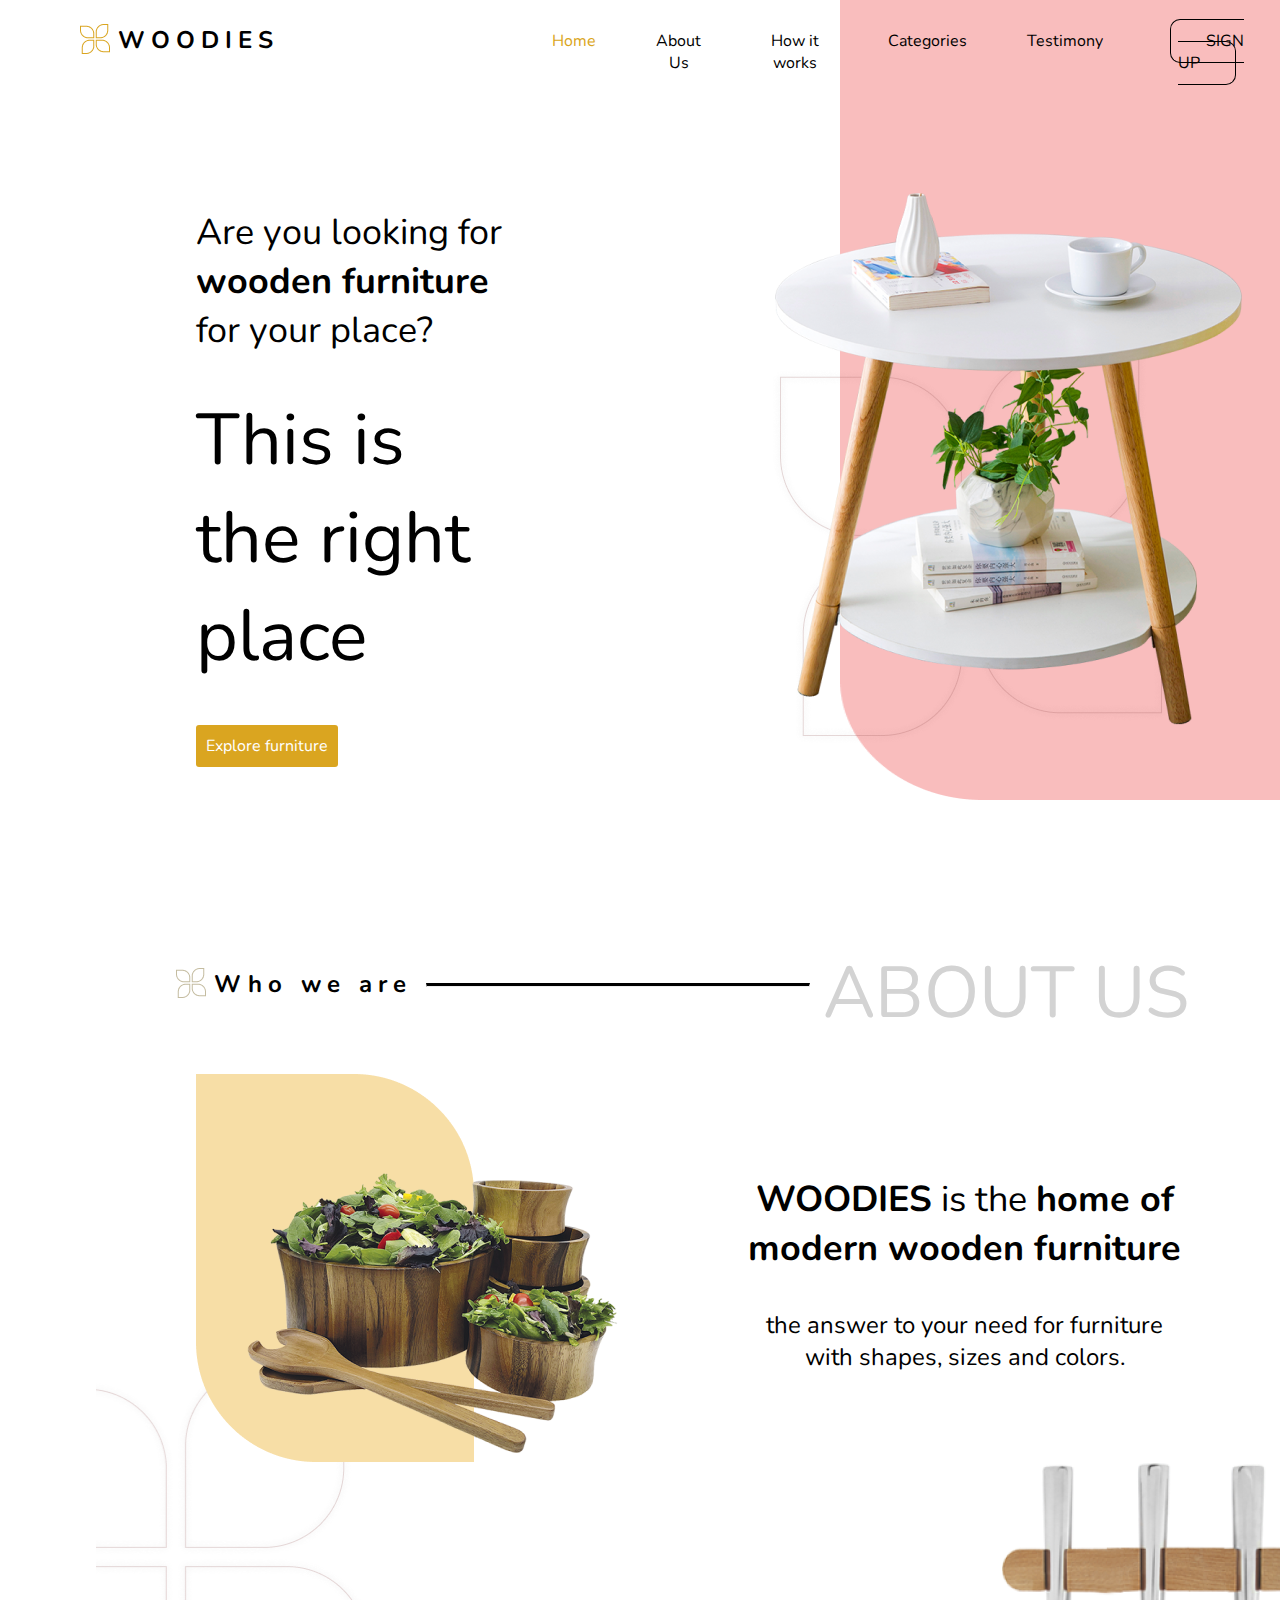
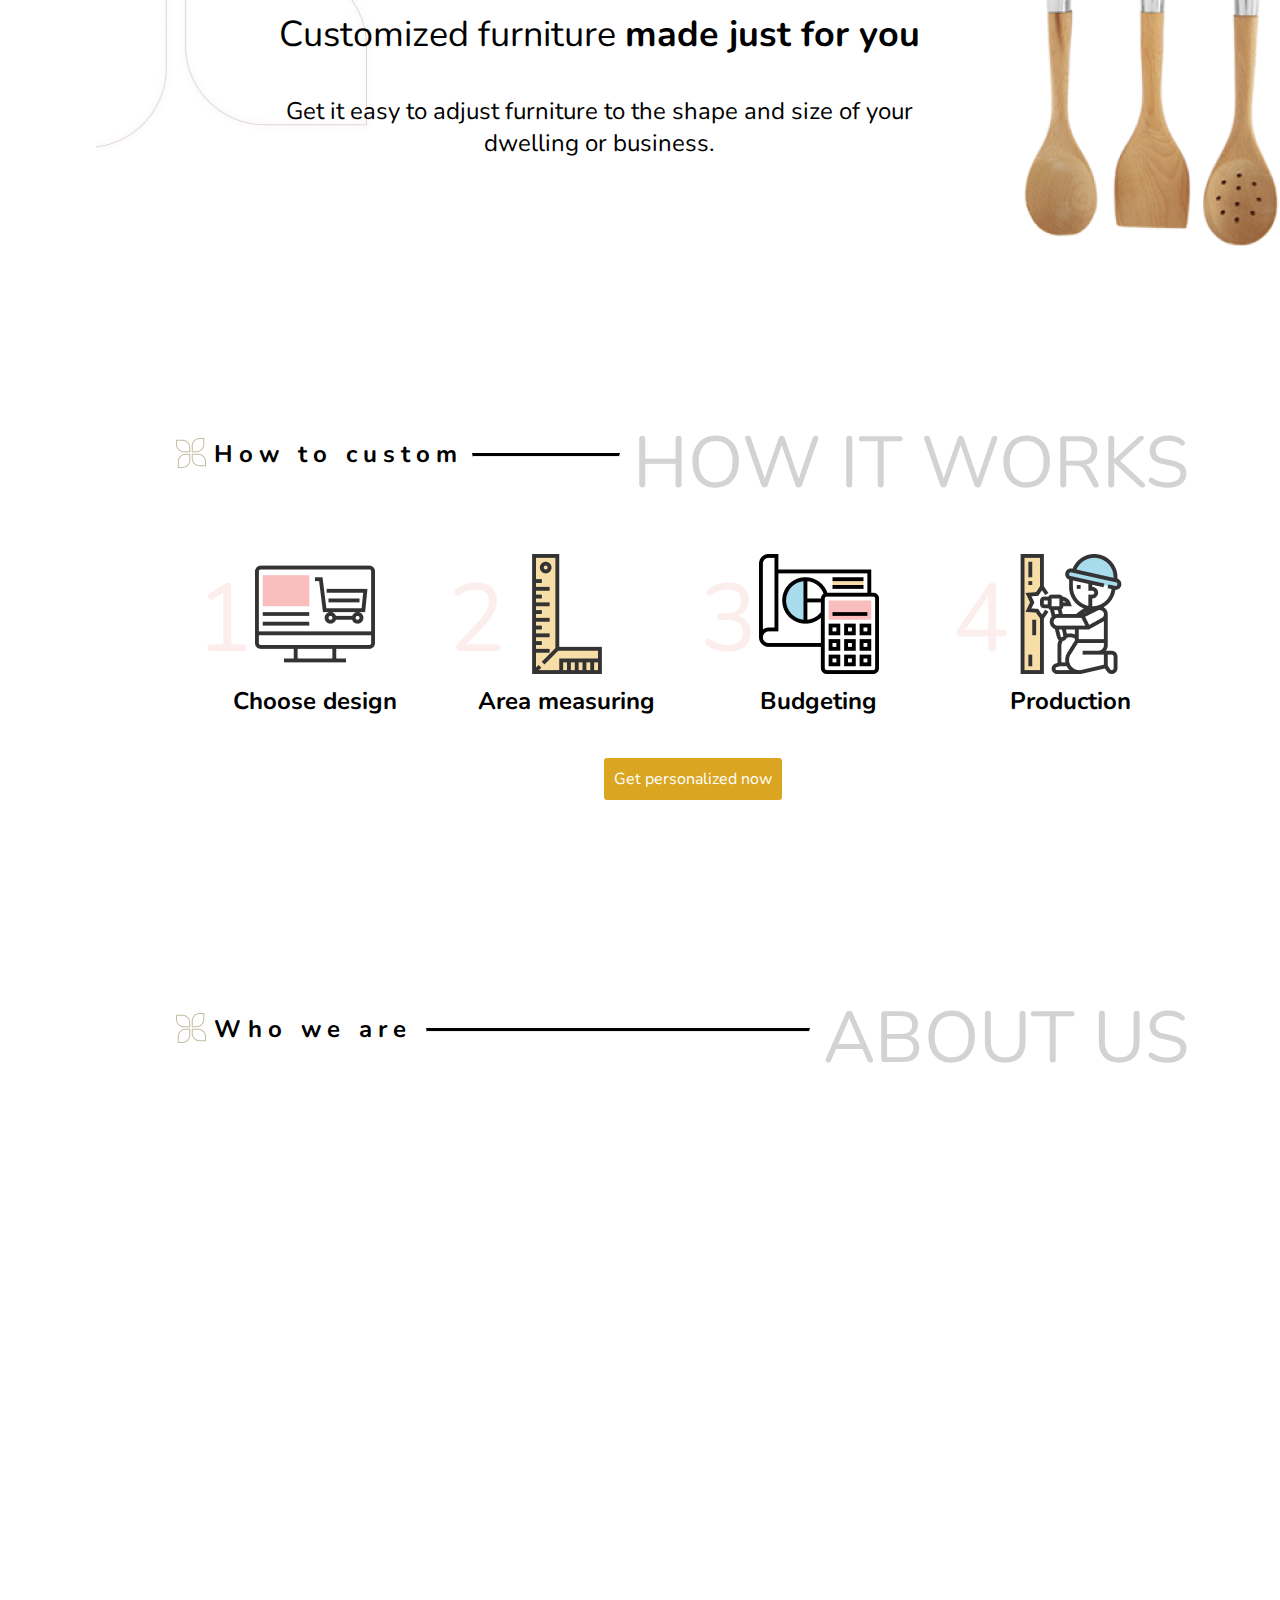
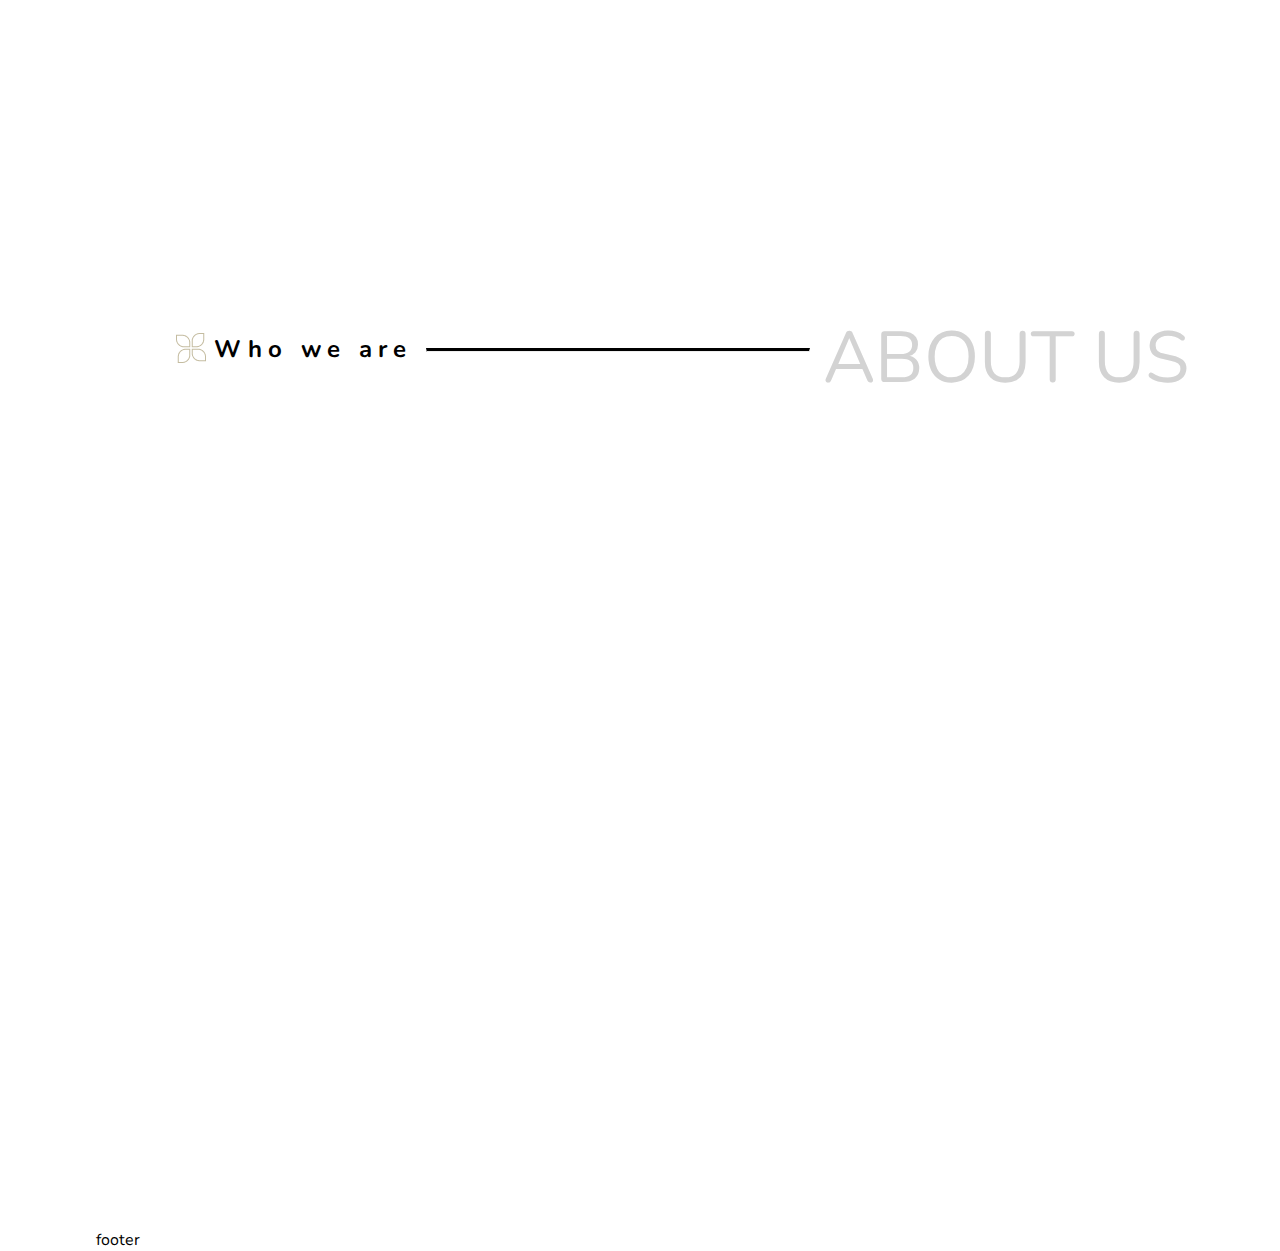
==== commit 810eb7b4: "made 3rd page" ====
--- a/index.html
+++ b/index.html
@@ -3,7 +3,7 @@
 <head>
 	<link rel="stylesheet" type="text/css" href="assets/css/style.css">
 	<meta charset="utf-8" name="viewport" content="width=device-width, initial-scale=1">
-	<title>Pgtitle</title>
+	<title>Woodies</title>
 	<link rel="preconnect" href="https://fonts.gstatic.com">
 	<link href="https://fonts.googleapis.com/css2?family=Nunito&display=swap" rel="stylesheet">
 </head>
@@ -37,10 +37,10 @@
 		<section id="about">
 			<div class="top">
 				<div class="logo">
-					<a href="#logo"><img src="assets/images/logogreen.png"></a>
-					<a href="#logo"><h2 class="minih">
+					<img src="assets/images/logogreen.png">
+					<p class="minih">
 						Who we are
-					</h2></a>
+					</p>
 					<hr>
 				</div>
 				<p>ABOUT US</p>
@@ -69,10 +69,10 @@
 		<section id="hiw">
 			<div class="top">
 				<div class="logo">
-					<a href="#logo"><img src="assets/images/logogreen.png"></a>
-					<a href="#logo"><h2 class="minih">
+					<img src="assets/images/logogreen.png">
+					<p class="minih">
 						How to custom
-					</h2></a>
+					</p>
 					<hr>
 				</div>
 				<p>HOW IT WORKS</p>
@@ -80,29 +80,30 @@
 			<div class="personalize">
 				<a class="tools" id="a1" href="#1">
 					<p class="number">1</p>
-					<p class="ntext"></p>
+					<p class="ntext">Choose design</p>
 				</a>
 				<a class="tools" id="a2" href="#2">
 					<p class="number">2</p>
-					<p class="ntext"></p>
+					<p class="ntext">Area measuring</p>
 				</a>
 				<a class="tools" id="a3" href="#3">
 					<p class="number">3</p>
-					<p class="ntext"></p>
+					<p class="ntext">Budgeting</p>
 				</a>
 				<a class="tools" id="a4" href="#4">
 					<p class="number">4</p>
-					<p class="ntext"></p>
+					<p class="ntext">Production</p>
 				</a>
+				<a href="#personalized" id="bt">Get personalized now</a>
 			</div>
 		</section>
 		<section id="categories">
 			<div class="top">
 				<div class="logo">
-					<a href="#logo"><img src="assets/images/logogreen.png"></a>
-					<a href="#logo"><h2 class="minih">
+					<img src="assets/images/logogreen.png">
+					<h2 class="minih">
 						Who we are
-					</h2></a>
+					</h2>
 					<hr>
 				</div>
 				<p>ABOUT US</p>
@@ -111,10 +112,10 @@
 		<section id="testimony">
 			<div class="top">
 				<div class="logo">
-					<a href="#logo"><img src="assets/images/logogreen.png"></a>
-					<a href="#logo"><h2 class="minih">
+					<img src="assets/images/logogreen.png">
+					<h2 class="minih">
 						Who we are
-					</h2></a>
+					</h2>
 					<hr>
 				</div>
 				<p>ABOUT US</p>
--- a/assets/css/style.css
+++ b/assets/css/style.css
@@ -1,7 +1,10 @@
+/*  --common elements--  */
+
 * {
 	text-decoration: none;
 	color: black;
 	font-family: Nunito;
+	user-select: none;
 }
 
 body {
@@ -24,6 +27,12 @@
 	display: grid;
 	margin-bottom: 120px;
 }
+
+img {
+	pointer-events: none;
+}
+
+/*  --header--  */
 
 header {
 	height: 1fr;
@@ -80,6 +89,10 @@
 	border-radius: 10px;
 }
 
+/*  --sections--  */
+
+/*  ----home----  */
+
 section#main {
 	height: 720px;
 	grid-template-columns: 1.5fr 1fr;
@@ -105,14 +118,16 @@
 
 div.text>a {
 	background-color: #DAA520;
-	border: 1px solid #DAA520;
 	border-radius: 3px;
 	padding: 10px;
+	color: white;
 }
 
 #main>img {
 	align-self: center;
 }
+
+/*  ----about us----  */
 
 #about {
 	height: 950px;
@@ -122,10 +137,6 @@
 	background-position: -15% 75%;
 }
 
-h2 {
-	font-size: 36px;
-}
-
 .top {
 	display: grid;
 	height: 1fr;
@@ -140,15 +151,10 @@
 
 .minih {
 	letter-spacing: 0.25em;
-	align-self: center;
 	margin: 0;
 	font-size: 24px;
 	font-weight: 700;
 	width: 204px;
-}
-
-.top>a {
-	font-weight: bold;
 }
 
 .top .logo {
@@ -201,9 +207,10 @@
 	font-size: 24px;
 }
 
+/*  ----how it works----  */
+
 #hiw {
 	height: 455px;
-	border: 1px solid black;
 	grid-template-rows: 80px auto;
 }
 #hiw .minih {
@@ -214,23 +221,61 @@
 }
 
 .personalize {
-	display: grid;
-	grid-template-columns: repeat(4, 1fr);
+	margin: 60px 100px;
+	display: grid;
+	grid-template-areas: 
+	"a1 a2 a3 a4"
+	"bt bt bt bt";
+	grid-column-gap: 15px;
 }
 #a1 {
 	background-image: url(../images/shop.png);
+	background-position: center top;
+	grid-area: a1;
 }
 #a2 {
 	background-image: url(../images/ruler.png);
+	background-position: center top;
+	grid-area: a2;
 }
 #a3 {
 	background-image: url(../images/cost.png);
+	background-position: center top;
+	grid-area: a3;
 }
 #a4 {
 	background-image: url(../images/carpenter.png);
-}
+	background-position: center top;
+	grid-area: a4;
+}
+
 .tools {
 	background-repeat: no-repeat;
 	height: 177px;
 	width: 237px;
+	display: grid;
+	grid-template-rows: 2fr 1fr;
+}
+
+a#bt {
+	background-color: #DAA520;
+	border-radius: 3px;
+	padding: 10px;
+	grid-area: bt;
+	align-self: center;
+	justify-self: center;
+	color: white;
+}
+
+.number {
+	font-size: 96px;
+	color: rgba(249, 189, 189, 0.25);
+	margin: 0;
+}
+
+.ntext {
+	margin: 0;
+	font-weight: 700;
+	font-size: 24px;
+	text-align: center;
 }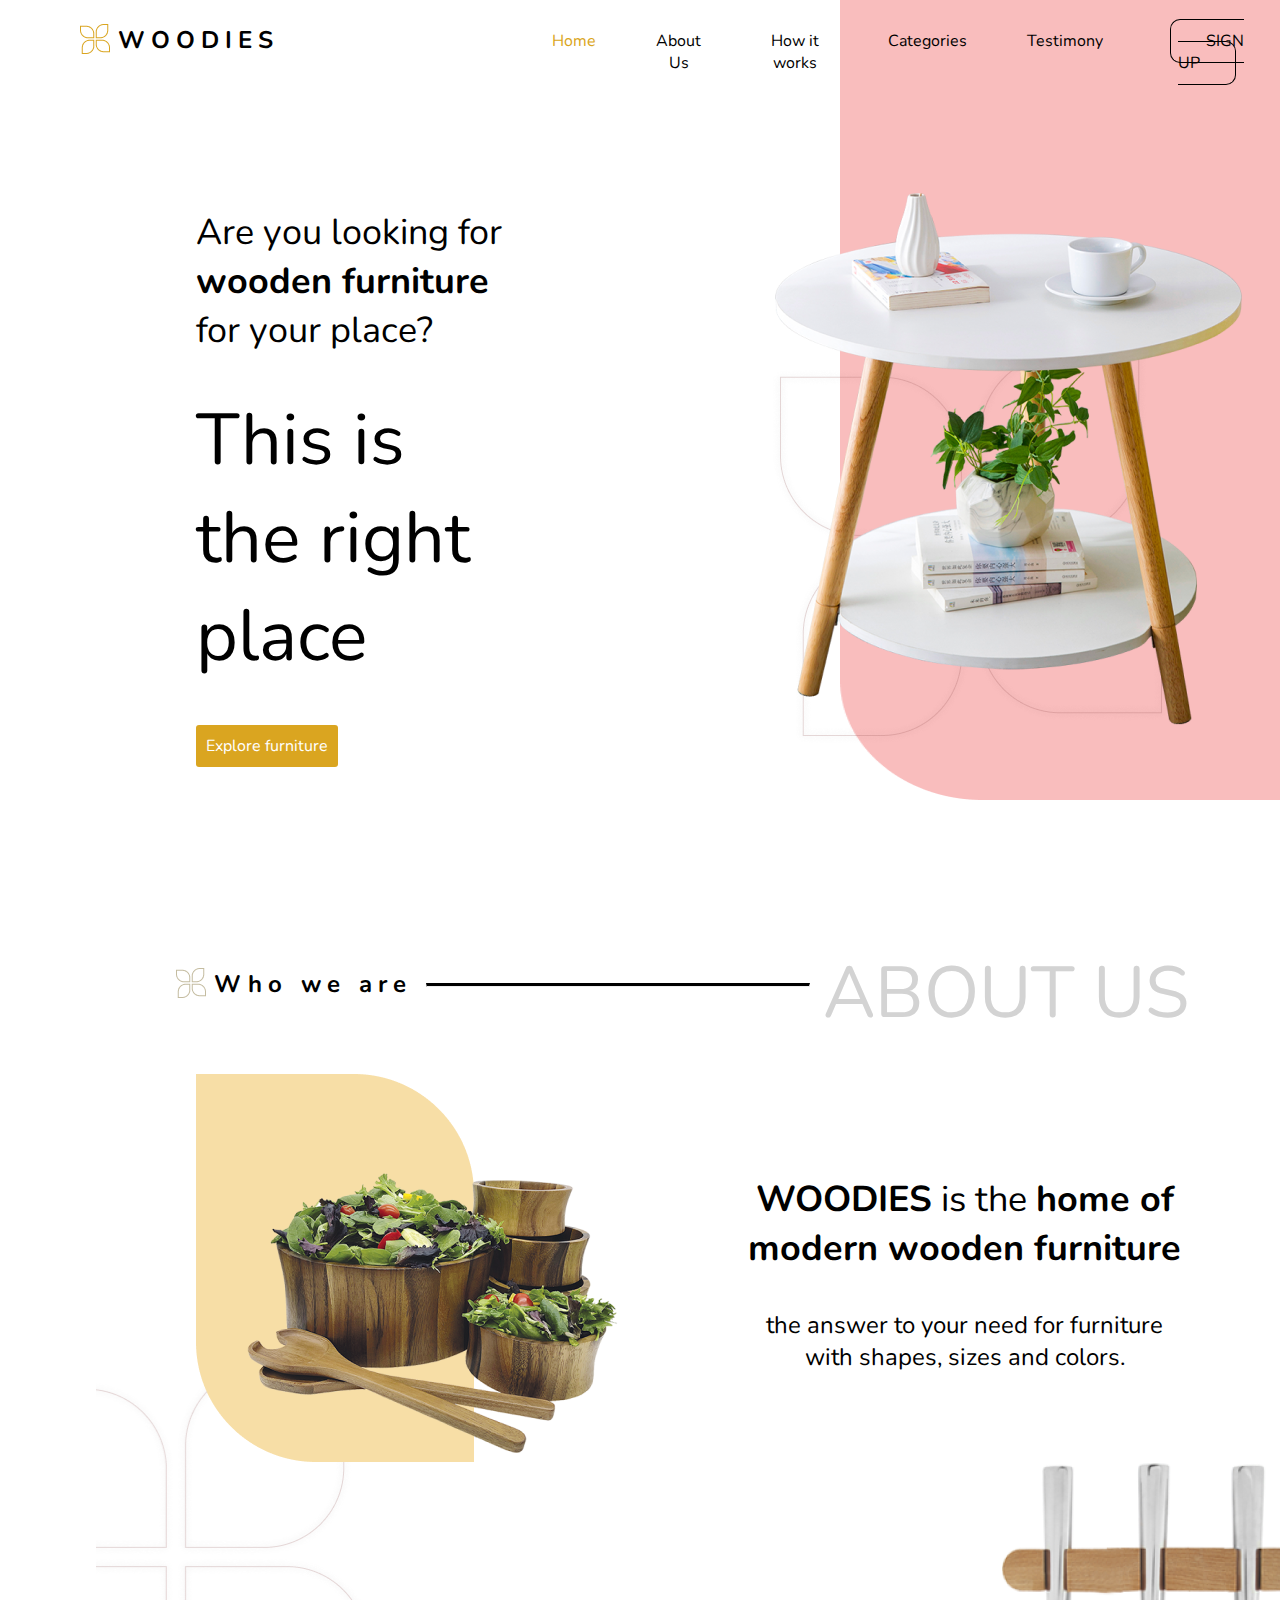
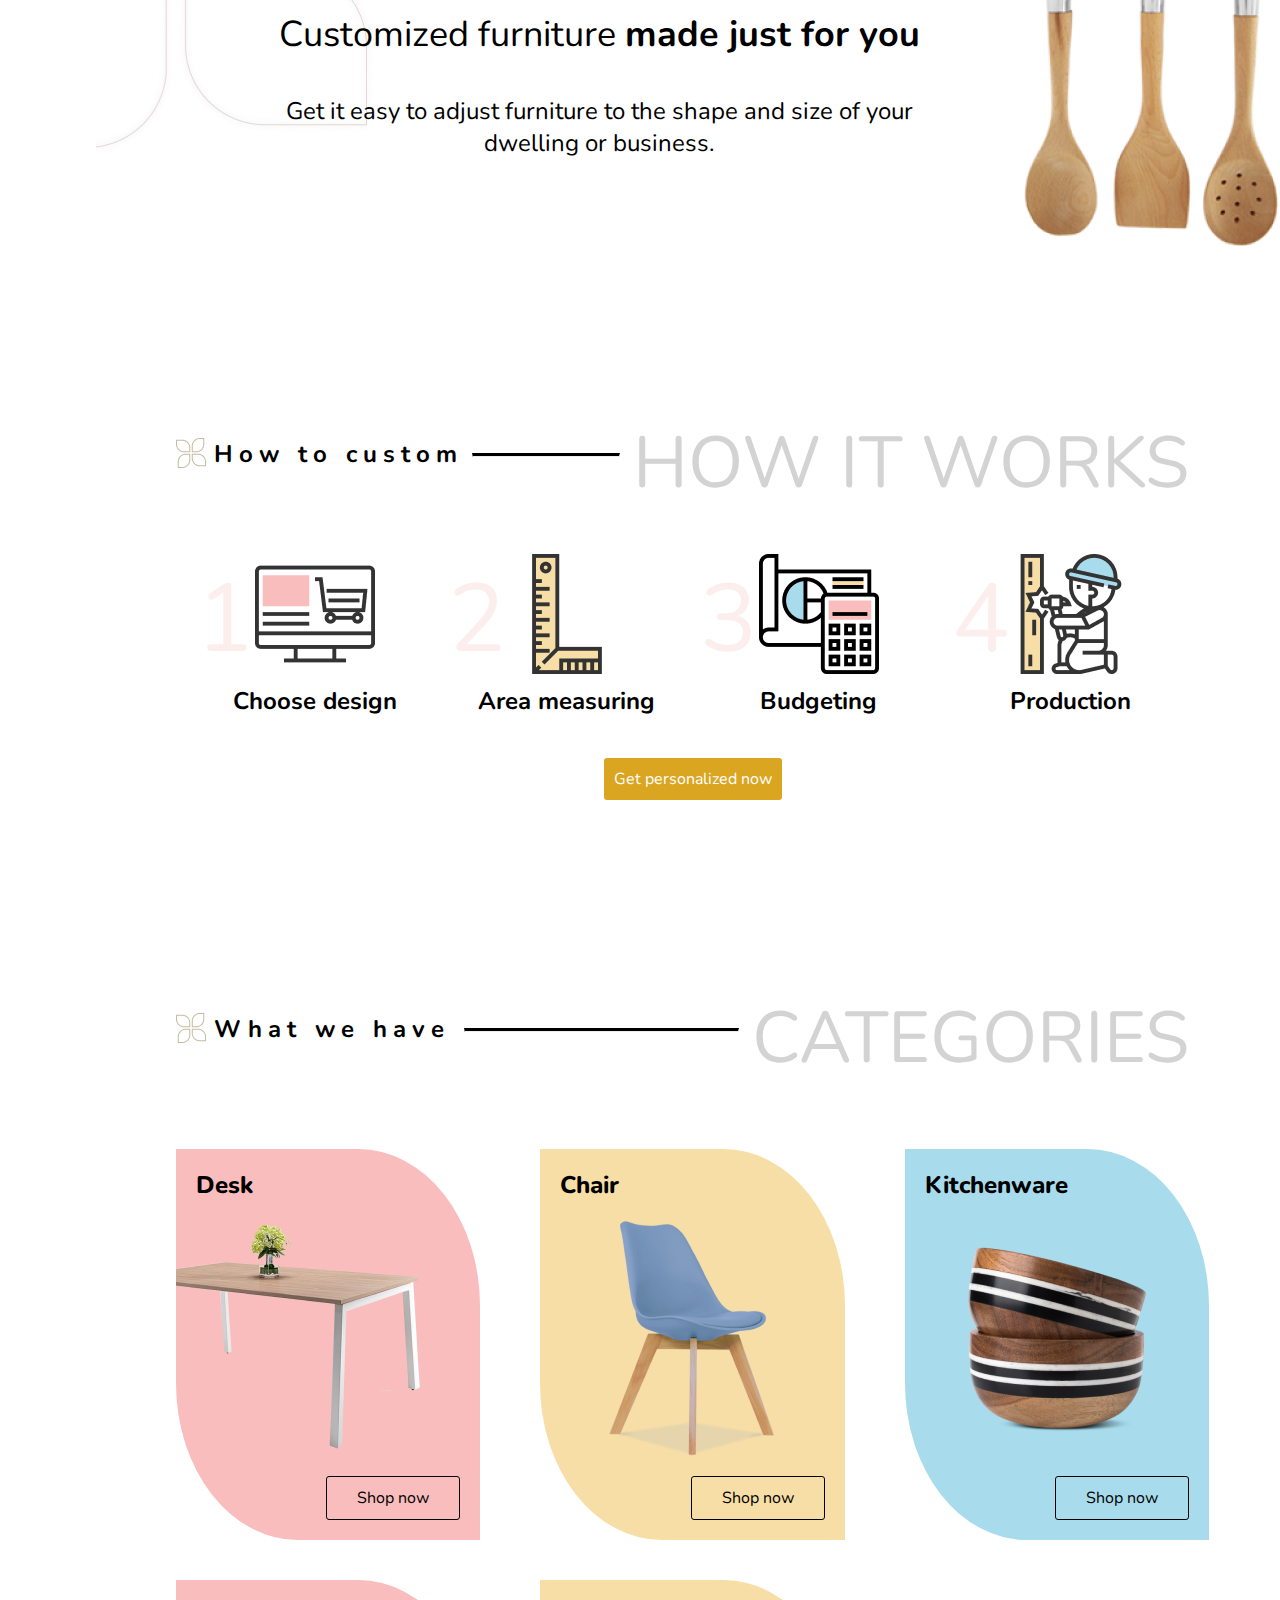
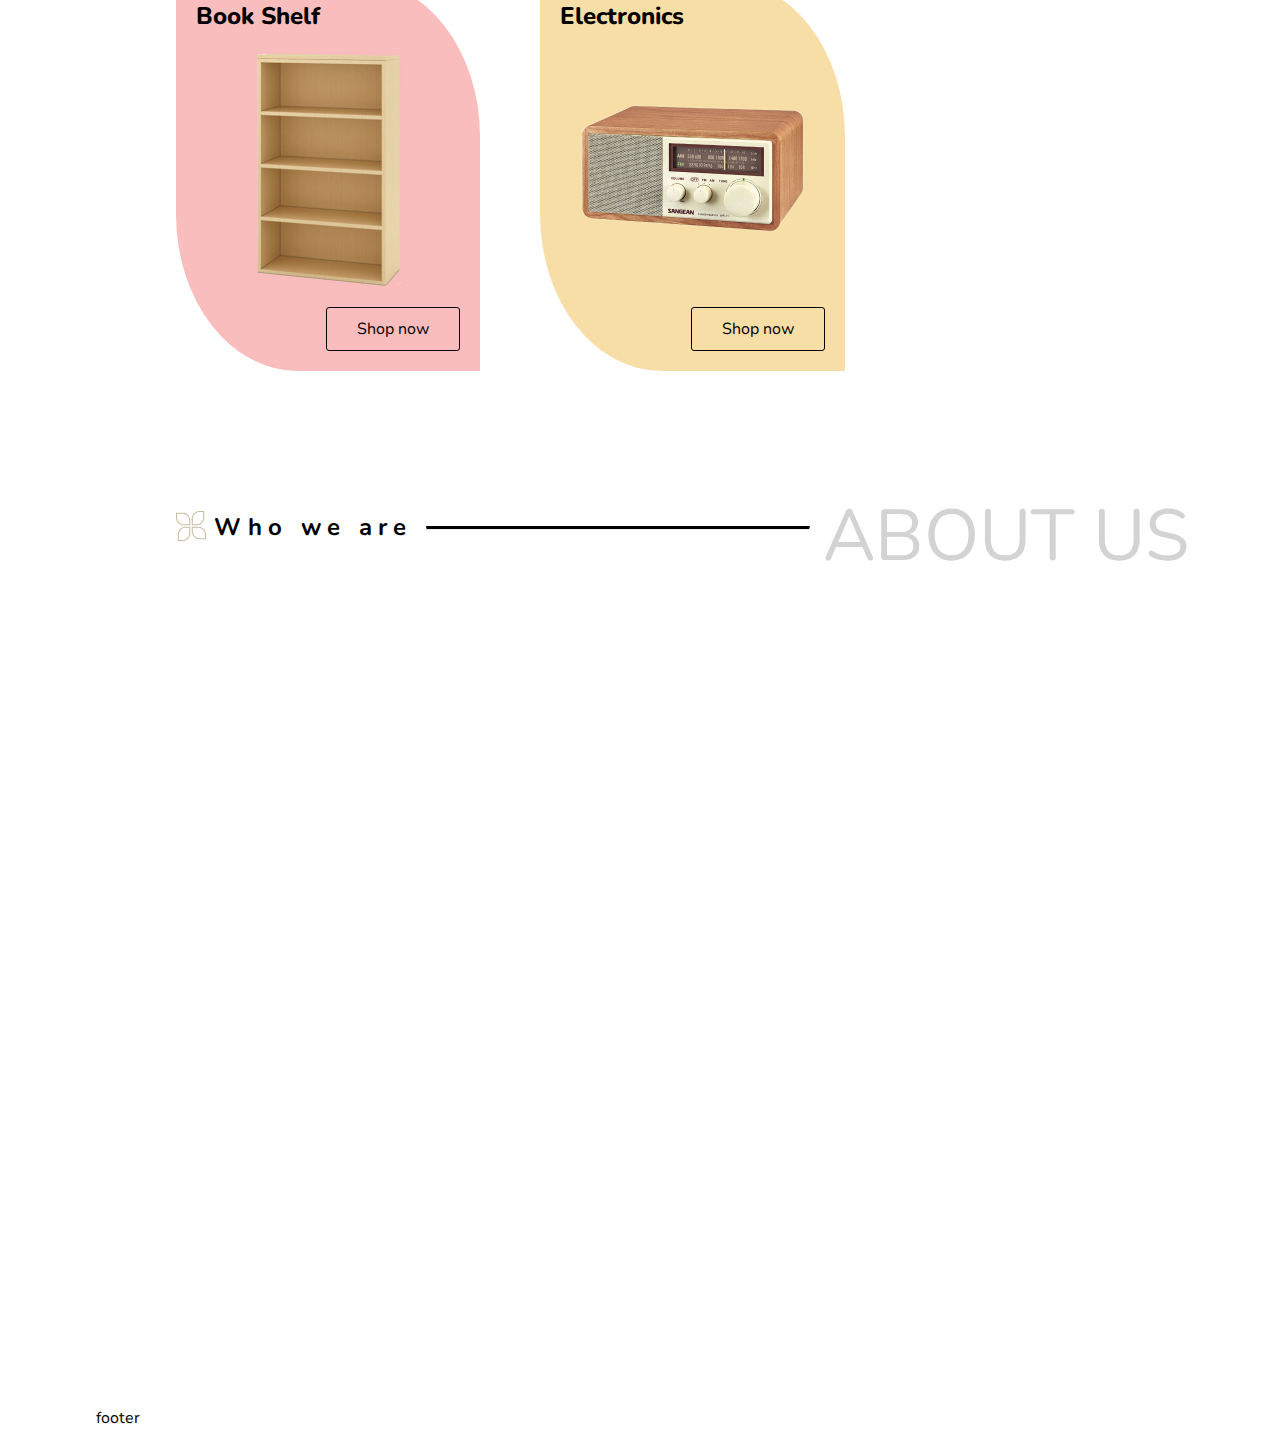
==== commit 972acc58: "made penultimate page" ====
--- a/index.html
+++ b/index.html
@@ -102,11 +102,38 @@
 				<div class="logo">
 					<img src="assets/images/logogreen.png">
 					<h2 class="minih">
-						Who we are
+						What we have
 					</h2>
 					<hr>
 				</div>
-				<p>ABOUT US</p>
+				<p>CATEGORIES</p>
+			</div>
+			<div class="selection">
+				<div class="desk">
+					<p class="itmname">Desk</p>
+					<img src="assets/images/tableitem.png">
+					<a href="#shop" class="shpnw">Shop now</a>
+				</div>
+				<div class="chair">
+					<p class="itmname">Chair</p>
+					<img src="assets/images/chair.png">
+					<a href="#shop" class="shpnw">Shop now</a>
+				</div>
+				<div class="kitch">
+					<p class="itmname">Kitchenware</p>
+					<img src="assets/images/kitch.png">
+					<a href="#shop" class="shpnw">Shop now</a>
+				</div>
+				<div class="bkshlf">
+					<p class="itmname">Book Shelf</p>
+					<img src="assets/images/book.png">
+					<a href="#shop" class="shpnw">Shop now</a>
+				</div>
+				<div class="elect">
+					<p class="itmname">Electronics</p>
+					<img src="assets/images/elec.png">
+					<a href="#shop" class="shpnw">Shop now</a>
+				</div>
 			</div>
 		</section>
 		<section id="testimony">
--- a/assets/css/style.css
+++ b/assets/css/style.css
@@ -278,4 +278,63 @@
 	font-weight: 700;
 	font-size: 24px;
 	text-align: center;
+}
+
+/*  ----cats----  */
+
+#categories {
+	height: 978px;
+	grid-template-rows: 80px auto;
+}
+
+#categories .minih {
+	width: 242px;
+}
+
+#categories .logo {
+	grid-template-columns: 30px 242px auto;
+}
+
+.selection {
+	margin: 80px 80px 0;
+	display: grid;
+	grid-template-columns: repeat(3, 1fr);
+	grid-column-gap: 60px;
+	grid-row-gap: 40px;
+}
+
+.selection>div {
+	border-radius: 0 40%;
+	display: grid;
+}
+
+.desk, .bkshlf {
+	background-color: #F9BDBD;
+}
+.chair, .elect {
+	background-color: #F7DEA6;
+}
+
+.kitch {
+	background-color: #A8DCEC;
+}
+
+.shpnw {
+	border: 1px solid black;
+	border-radius: 3px;
+	padding: 10px 30px;
+	align-self: end;
+	justify-self: end;
+	margin: 20px;
+}
+
+.selection p {
+	margin: 20px;
+	font-size: 24px;
+	font-weight: 800;
+}
+
+.chair>img, .kitch>img, .bkshlf>img, .elect>img {
+	align-self: center;
+	justify-self: center;
 }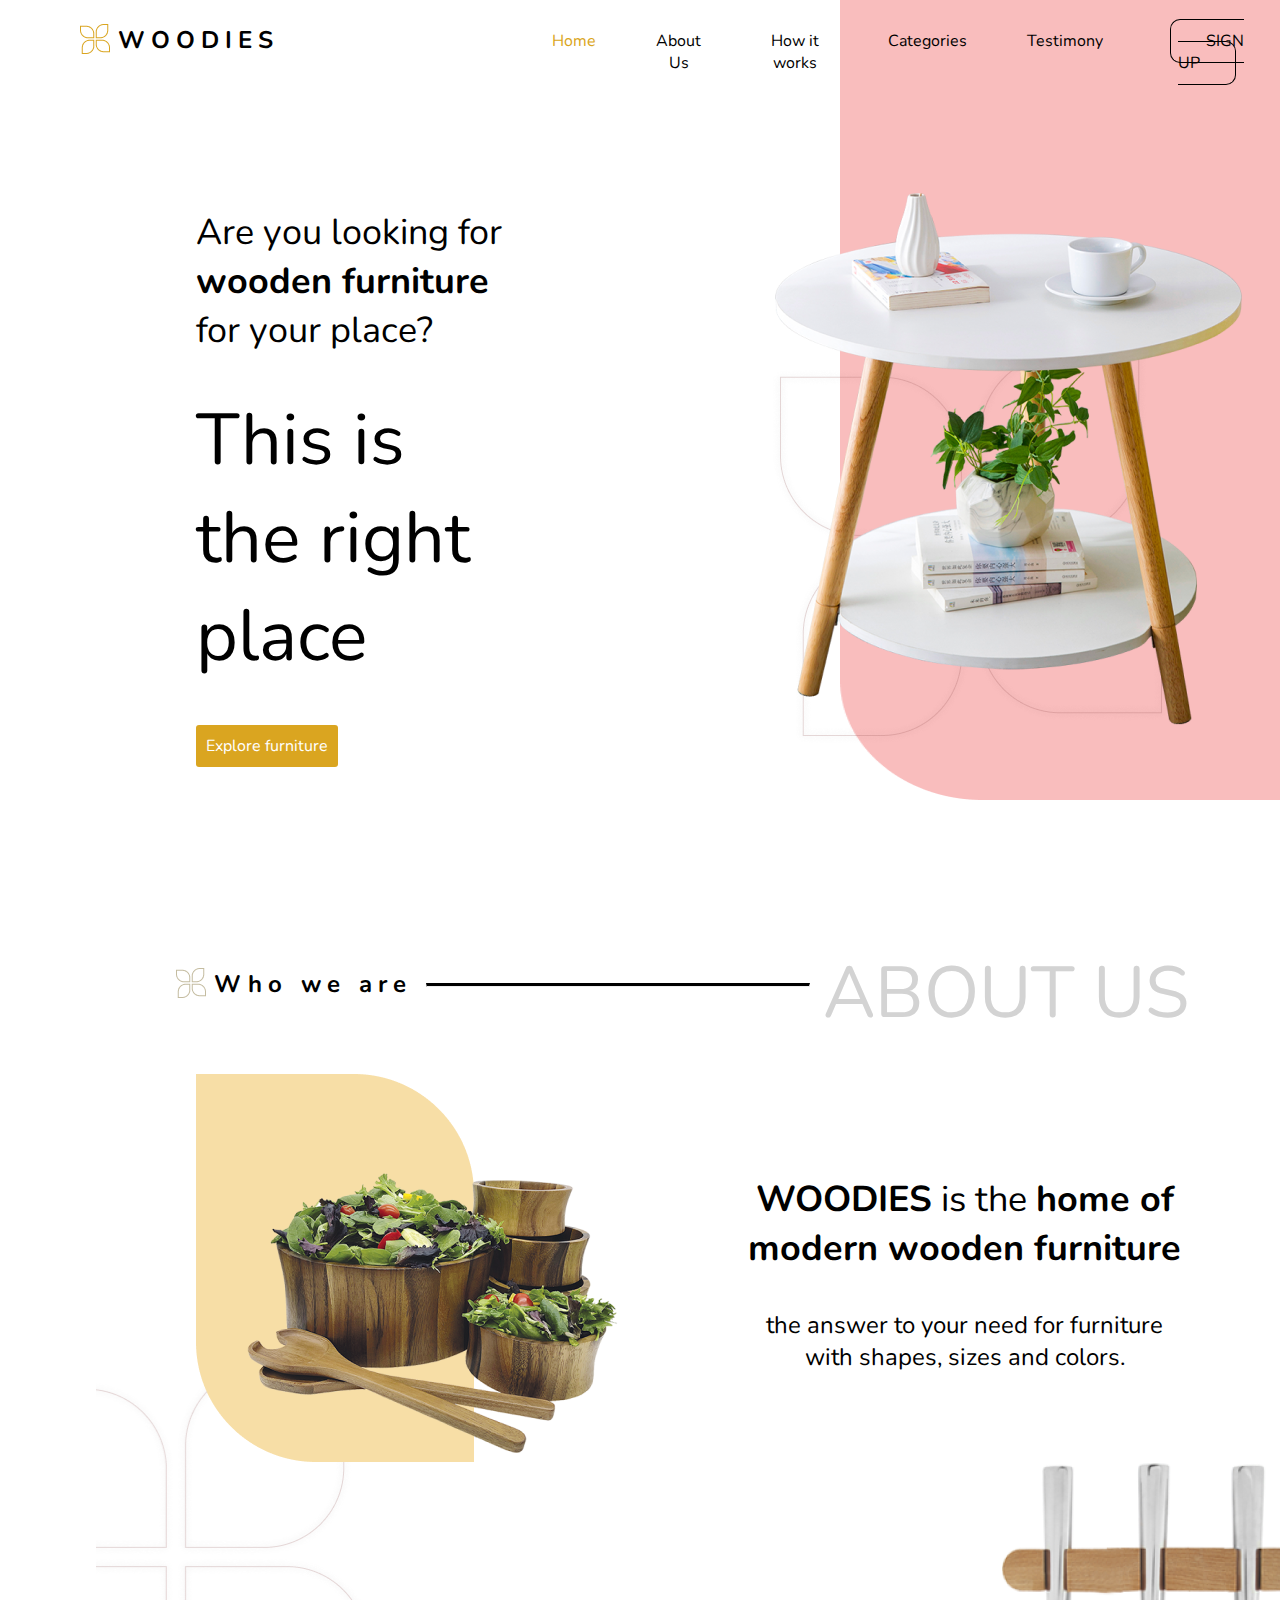
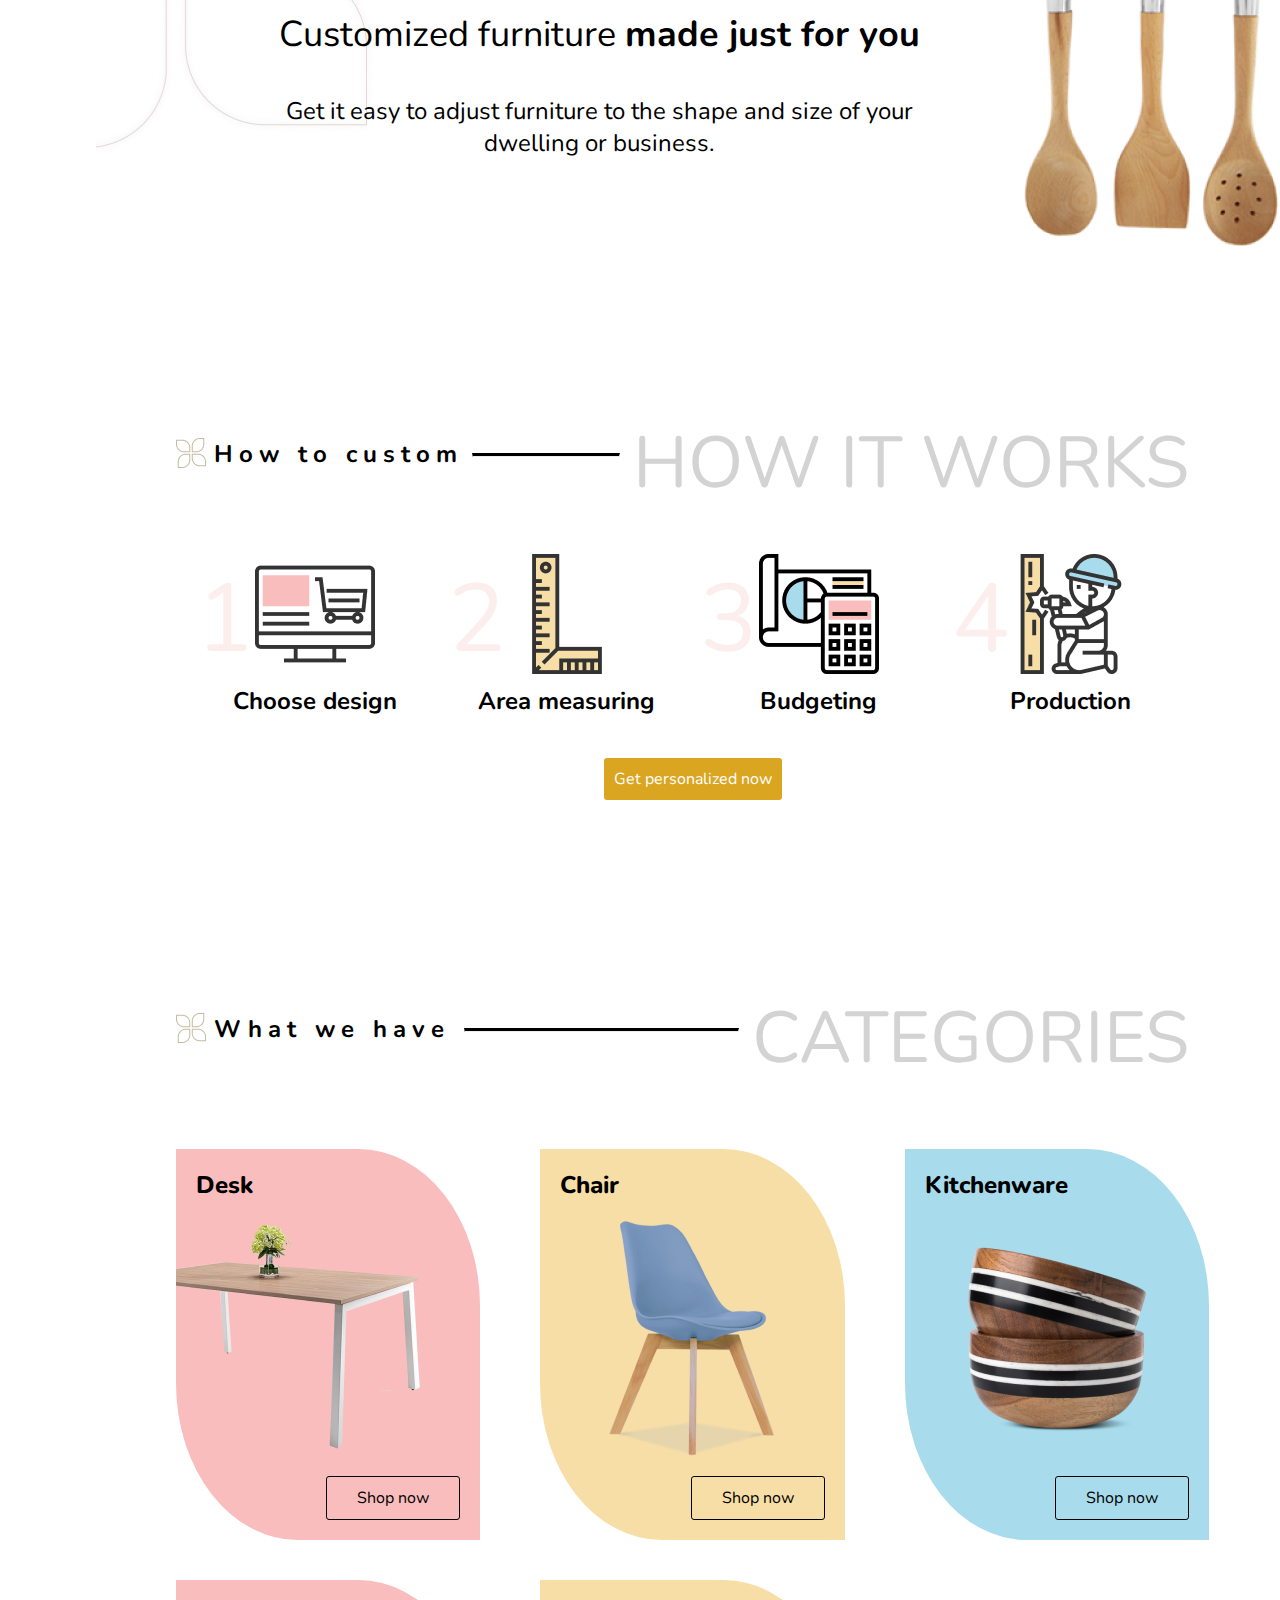
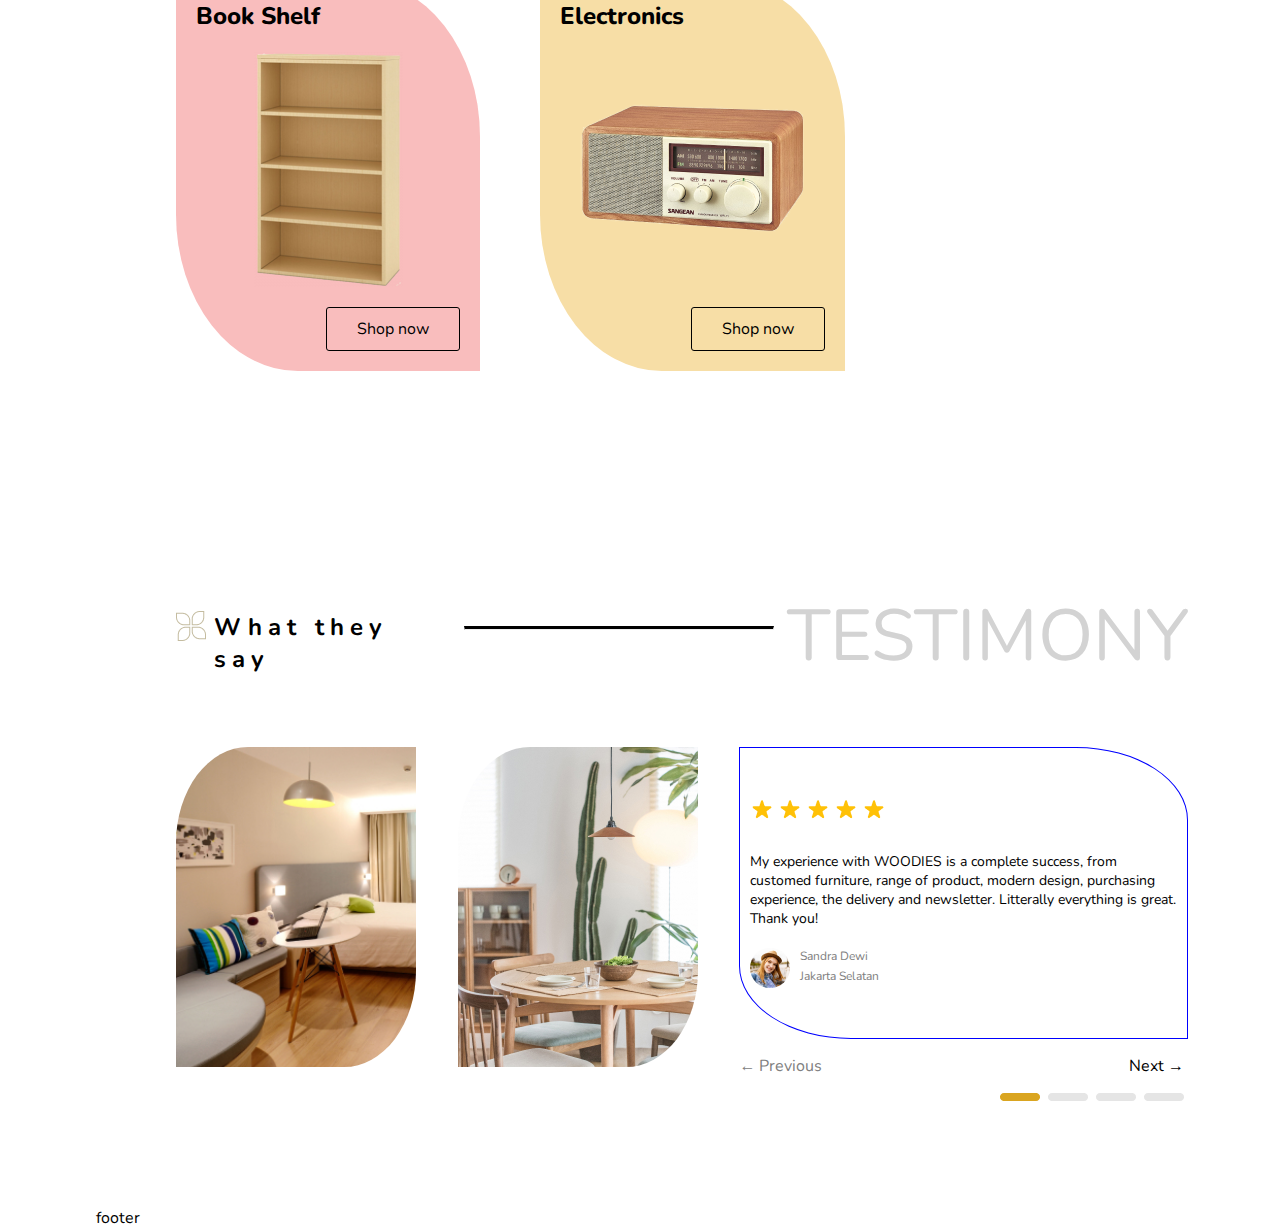
==== commit b9eb7ff0: "made the last page" ====
--- a/index.html
+++ b/index.html
@@ -141,11 +141,31 @@
 				<div class="logo">
 					<img src="assets/images/logogreen.png">
 					<h2 class="minih">
-						Who we are
+						What they say
 					</h2>
 					<hr>
 				</div>
-				<p>ABOUT US</p>
+				<p>TESTIMONY</p>
+			</div>
+			<div class="reviews">
+				<div class="bgimg1"></div>
+				<div class="bgimg2"></div>
+				<div class="comments">
+					<div class="ppl">
+						<img src="assets/images/sturs.png">
+						<p>
+							My experience with WOODIES is a complete success, from customed furniture, range of product, modern design, purchasing experience, the delivery and newsletter. Litterally everything is great. Thank you!
+						</p>
+						<div class="profile">
+							<img src="assets/images/profile.jpg">
+							<p class="prname">Sandra Dewi</p>
+							<p class="loc">Jakarta Selatan</p>
+						</div>
+					</div>
+					<p class="l">← Previous</p>
+					<p class="r">Next →</p>
+					<img src="assets/images/btns.png" class="commentselect">
+				</div>
 			</div>
 		</section>
 		<footer>
--- a/assets/css/style.css
+++ b/assets/css/style.css
@@ -337,4 +337,113 @@
 .chair>img, .kitch>img, .bkshlf>img, .elect>img {
 	align-self: center;
 	justify-self: center;
+}
+
+/*  ----testimony----  */
+
+#testimony .minih {
+	width: 242px;
+}
+
+#testimony .logo {
+	grid-template-columns: 30px 242px auto;
+}
+
+#testimony {
+	margin-top: 100px;
+	height: 500px;
+	grid-template-rows: 80px auto;
+}
+
+#testimony .reviews {
+	margin: 80px;
+	display: grid;
+	grid-template-columns: 3fr 3fr 5fr
+}
+
+.bgimg1, .bgimg2 {
+	border-radius: 30% 0;
+	width: 240px;
+	height: 320px;
+}
+
+.bgimg1 {
+	background-size: 110%;
+	background-image: url(../images/bg1.jpg);
+}
+
+.bgimg2 {
+	background-image: url(../images/bg2.jpg);
+}
+
+.comments {
+	display: grid;
+	grid-template-areas: 
+	"ppl ppl"
+	"left right"
+	". cemsel";
+}
+
+.ppl {
+	display: grid;
+	border: 1px solid blue;
+	border-radius: 0 25%;
+	width: 95%;
+	grid-area: ppl;
+}
+
+.ppl>img {
+	margin: 50px 0 20px 10px;
+}
+
+.ppl>p {
+	margin: 10px;
+	font-size: 14px;
+}
+
+.profile {
+	margin: 10px 0 50px 10px;
+	display: grid;
+	grid-template-areas: 
+	"img te1"
+	"img te2";
+	grid-template-columns: 40px auto;
+	grid-column-gap: 10px;
+}
+
+.profile img {
+	border-radius: 50%;
+	grid-area: img;
+	align-self: center;
+}
+
+.profile p {
+	font-size: 12px;
+	color: grey;
+	margin: 0;
+}
+
+.profile .prname {
+	grid-area: te1;
+}
+
+.profile .loc {
+	grid-area: te2;
+}
+
+.comments .l {
+	grid-area: left;
+	color: grey;
+}
+
+.comments .r {
+	grid-area: right;
+	text-align: right;
+	padding-right: 25px;
+}
+
+.comments .commentselect {
+	grid-area: cemsel;
+	justify-self: right;
+	padding-right: 25px;
 }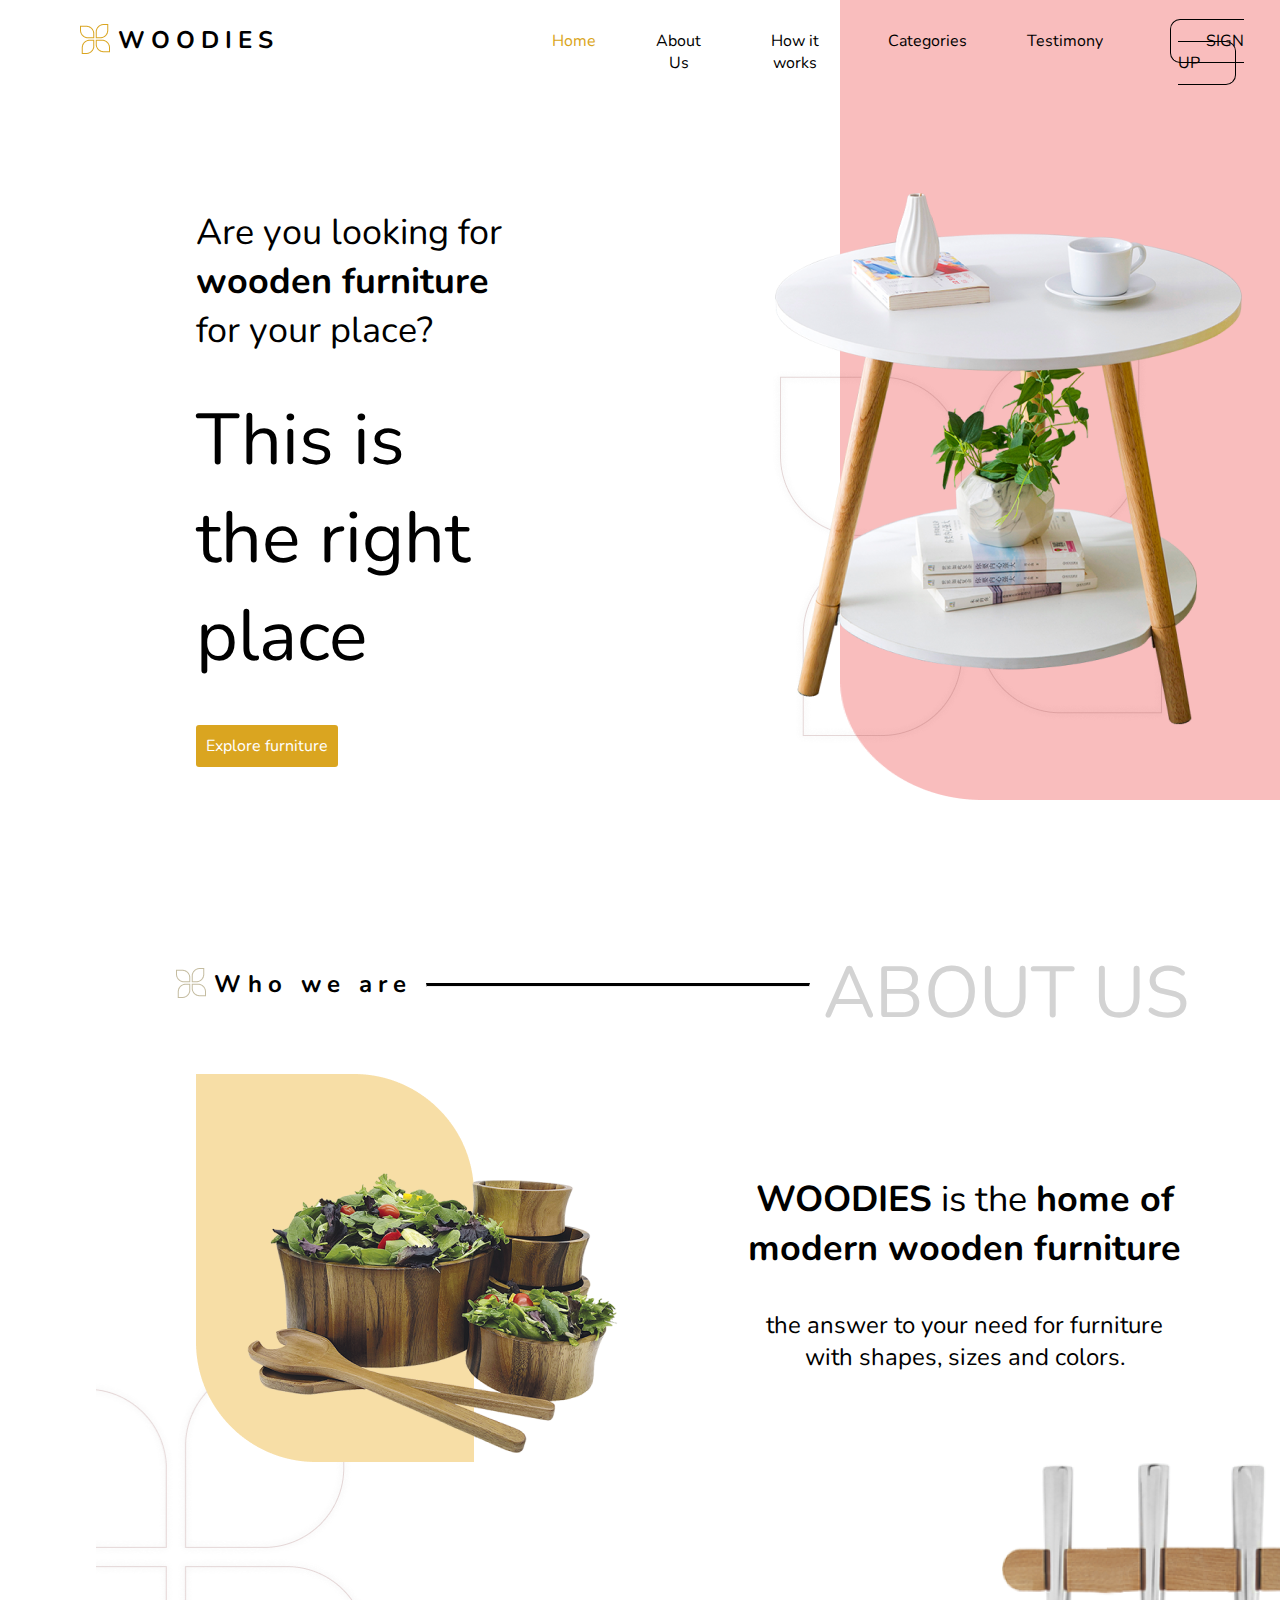
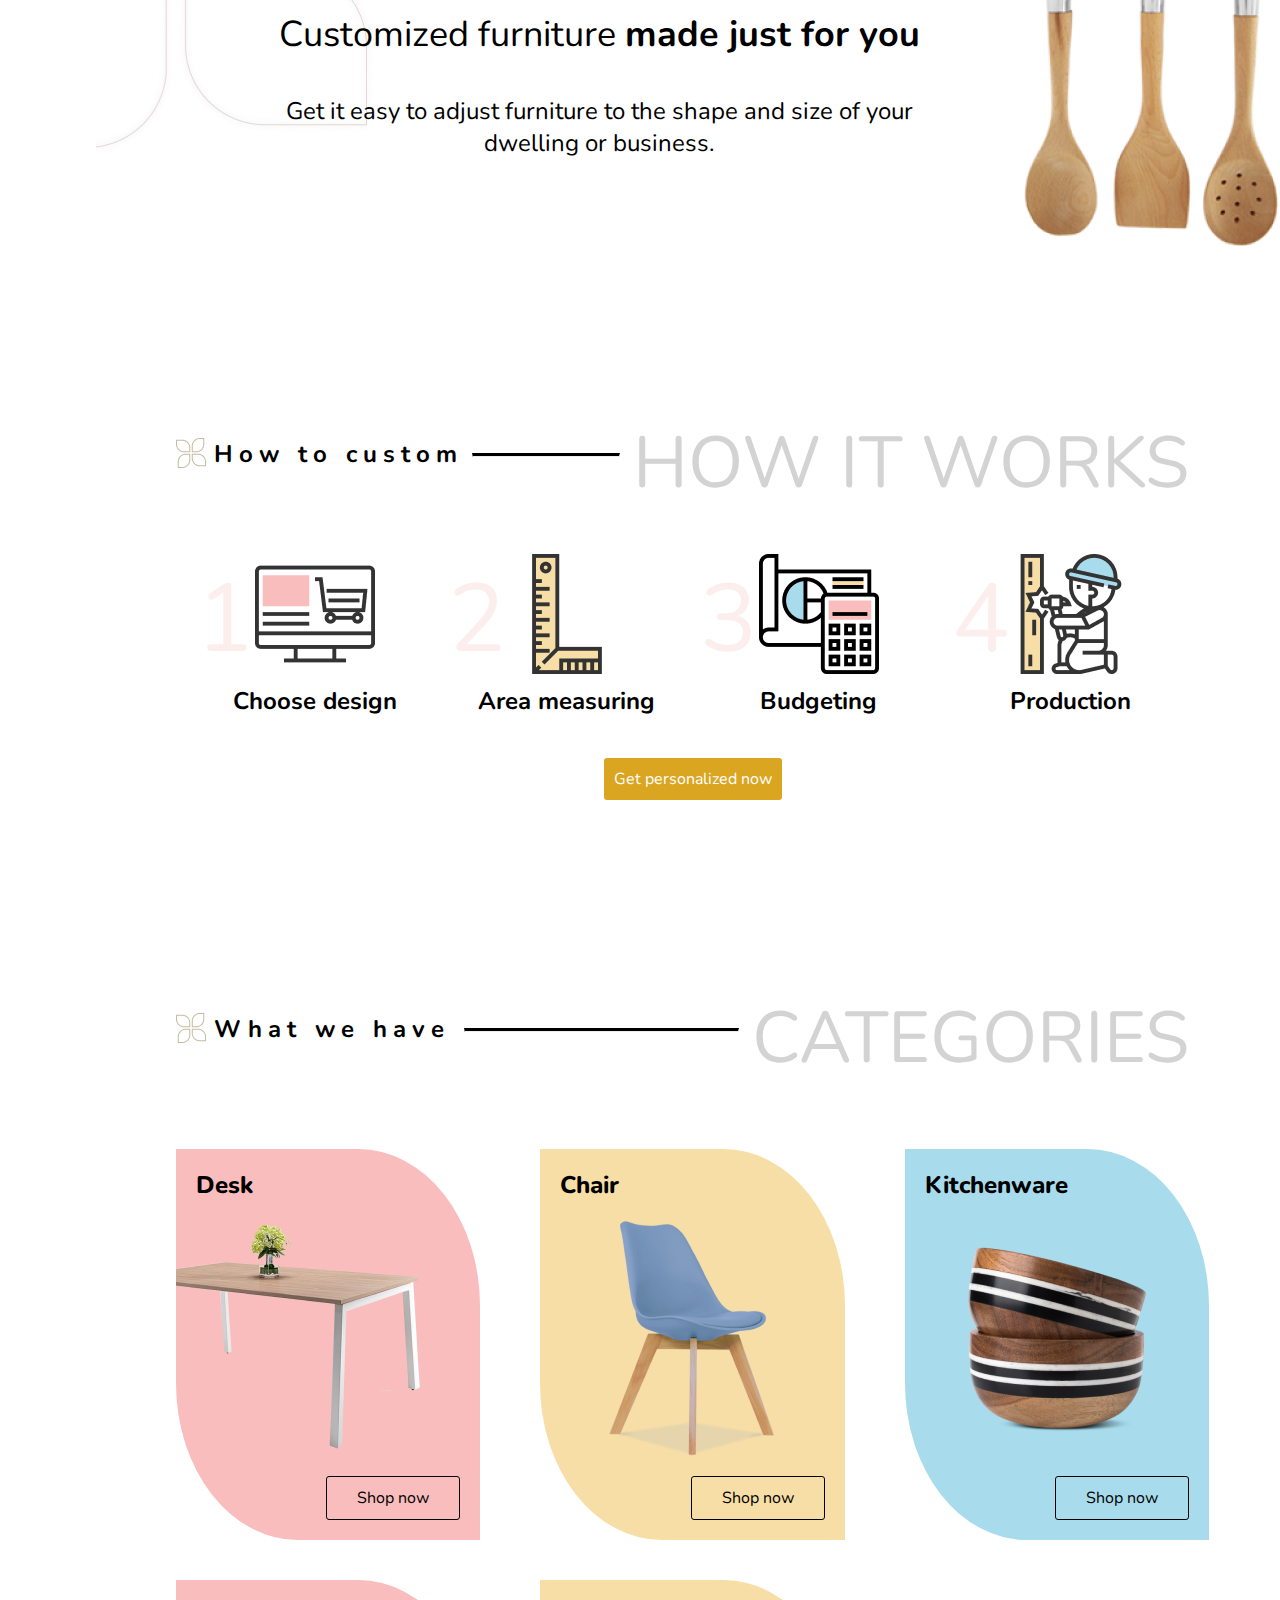
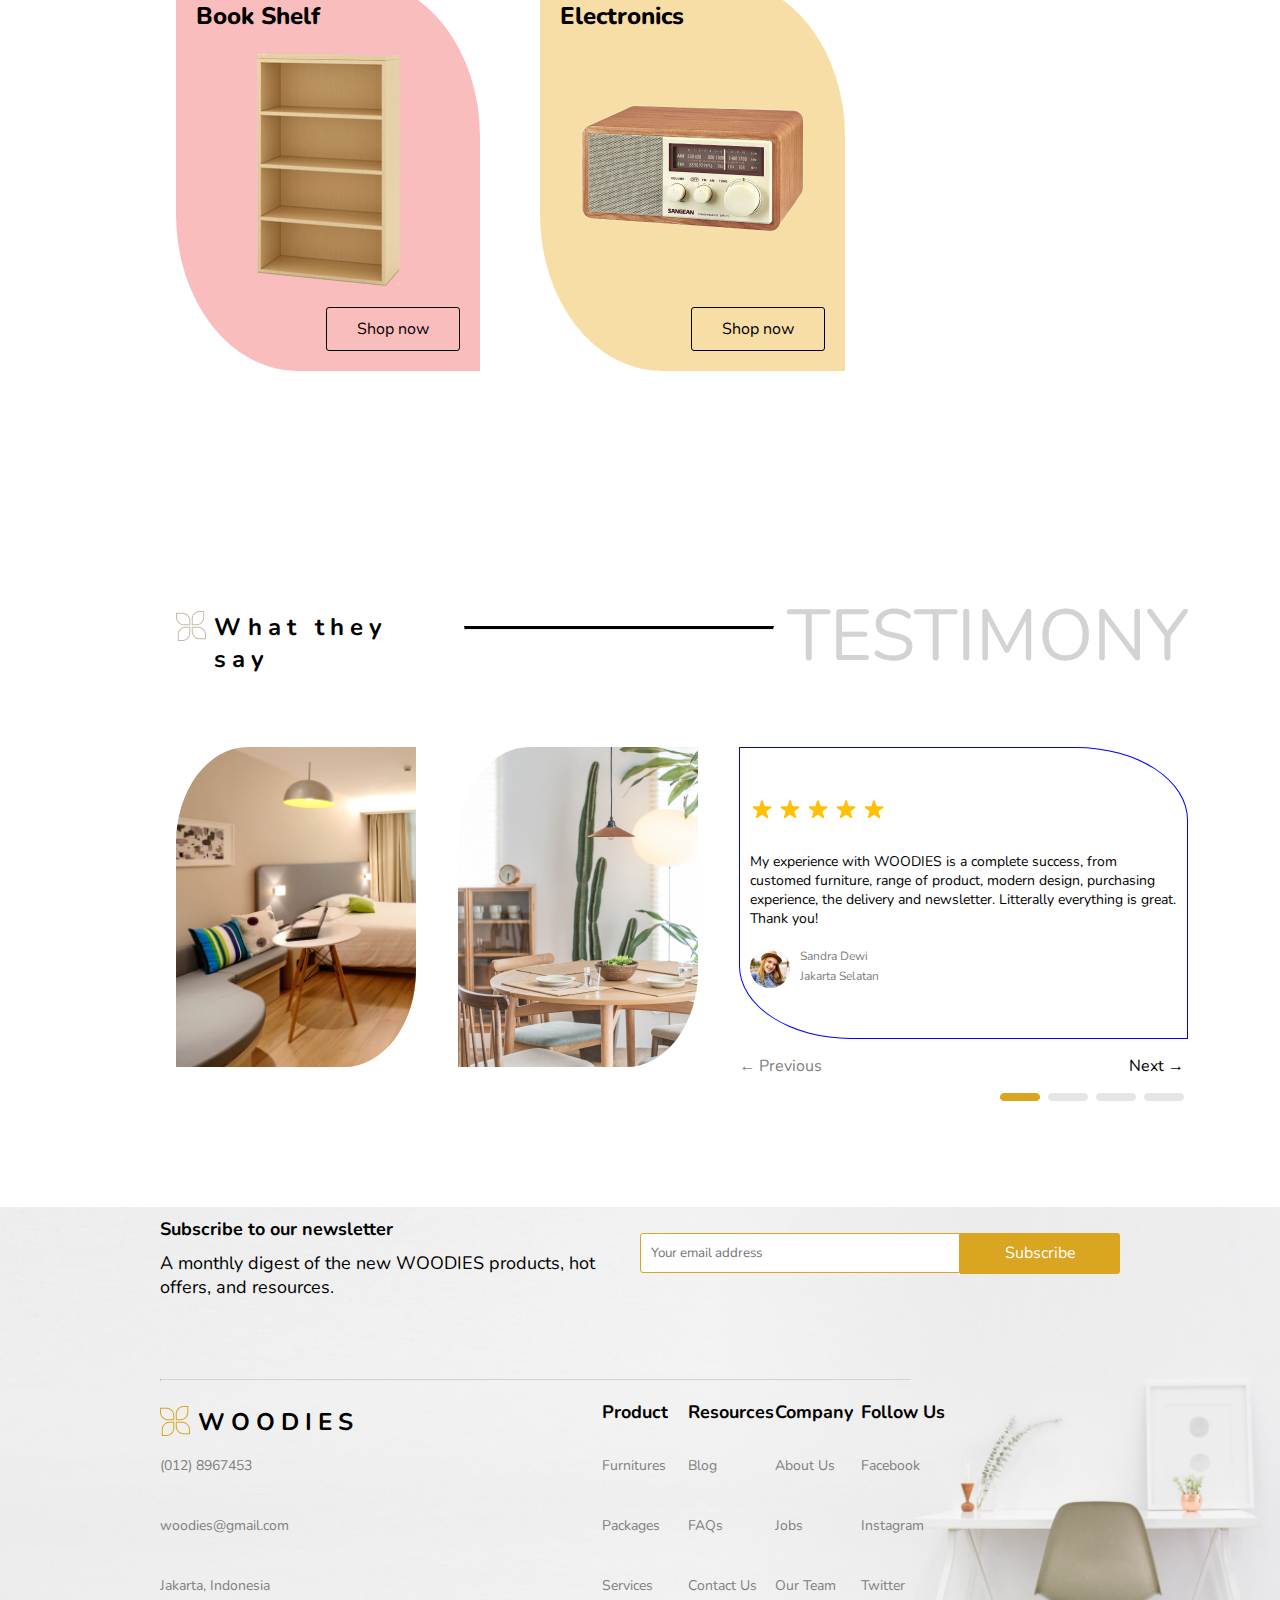
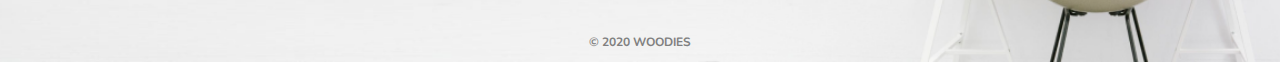
==== commit d89b034f: "finished" ====
--- a/index.html
+++ b/index.html
@@ -9,12 +9,11 @@
 </head>
 <body>
 	<header>
-		<div class="logo"><a href="#logo">
-				<img src="assets/images/logo.jpg">
-			</a>
-			<a href="#logo"><h1>
+		<div class="logo">
+			<img src="assets/images/logo.png">
+			<h1>
 				WOODIES
-			</h1></a>
+			</h1>
 		</div>
 		<nav>
 			<div class="nm"><a href="#home" class="active">Home</a></div>
@@ -168,8 +167,46 @@
 				</div>
 			</div>
 		</section>
-		<footer>
-			footer
-		</footer>
 	</div>
+	<footer>
+		<div class="subm">
+			<div class="subtext">
+				<p class="he">Subscribe to our newsletter</p>
+				<p class="nte">A monthly digest of the new WOODIES products, hot offers, and resources.</p>
+			</div>
+			<div class="email">
+				<input type="text" name="email" placeholder="Your email address">
+				<a href="#sub">Subscribe</a>
+			</div>
+		</div>
+		<hr>
+		<div class="footfooter">
+			<div class="logo">
+				<img src="assets/images/logo.png">
+				<h1>
+					WOODIES
+				</h1>
+			</div>
+			<p class="het">Product</p>
+			<p class="het">Resources</p>
+			<p class="het">Company</p>
+			<p class="het">Follow Us</p>
+			<p class="hnm">(012) 8967453</p>
+			<p class="hnm">Furnitures</p>
+			<p class="hnm">Blog</p>
+			<p class="hnm">About Us</p>
+			<p class="hnm">Facebook</p>
+			<p class="hnm">woodies@gmail.com</p>
+			<p class="hnm">Packages</p>
+			<p class="hnm">FAQs</p>
+			<p class="hnm">Jobs</p>
+			<p class="hnm">Instagram</p>
+			<p class="hnm">Jakarta, Indonesia</p>
+			<p class="hnm">Services</p>
+			<p class="hnm">Contact Us</p>
+			<p class="hnm">Our Team</p>
+			<p class="hnm">Twitter</p>
+		</div>
+		<p class="copy">© 2020 WOODIES</p>
+	</footer>
 </body>--- a/assets/css/style.css
+++ b/assets/css/style.css
@@ -64,13 +64,11 @@
 	margin: 24px 250px 0 80px;
 	grid-column-gap: 8px;
 	padding: 0;
-}
-
-.logo>a {
+	height: 32px;
+}
+
+.logo>img {
 	height: 30px;
-}
-
-.logo>a>img {
 	width: 30px;
 }
 
@@ -446,4 +444,97 @@
 	grid-area: cemsel;
 	justify-self: right;
 	padding-right: 25px;
+}
+
+/*  --footer--  */
+
+footer {
+	background-image: url(../images/fbg.png);
+	display: grid;
+	height: 455px;
+	background-size: 100%;
+	background-position: 0 100%;
+}
+
+.subm {
+	width: 75%;
+	display: grid;
+	grid-template-areas: 
+	"he em"
+	"nte em";
+	margin: auto;
+	grid-template-columns: 1fr 1fr;
+	margin-bottom: 
+}
+
+.he {
+	grid-area: he;
+	font-size: 18px;
+	font-weight: bold;
+	margin: 10px 0;
+}
+
+.nte {
+	font-size: 18px;
+	grid-area: nte;
+	margin: 0;
+}
+
+.email {
+	display: grid;
+	grid-area: em;
+	grid-template-columns: 2fr 1fr;
+	margin: 0;
+}
+
+.email input {
+	align-self: center;
+	border: 1px solid #DAA520;
+	padding: 10px;
+	border-radius: 3px 0 0 3px;
+}
+
+.email a {
+	align-self: center;
+	padding: 9.5px;
+	background-color: #DAA520;
+	border-radius: 0 3px 3px 0;
+	text-align: center;
+	color: white;
+}
+
+footer hr {
+	width: 58.5%;
+	margin: 80px auto 0 12.5%;
+	border-top: 1px solid lightgrey;
+}
+
+.footfooter {
+	margin: auto;
+	margin: 0 26% 0 12.5%;
+	display: grid;
+	grid-template-columns: 2fr 1fr 1fr 1fr 1fr;
+	grid-template-rows: 1fr 1fr 1fr 1fr;
+}
+
+.footfooter .logo {
+	margin-left: 0;
+}
+
+.footfooter .het {
+	font-size: 18px;
+	font-weight: bold;
+}
+
+.footfooter .hnm {
+	font-size: 14px;
+	font-weight: 400;
+	color: grey;
+}
+
+footer .copy {
+	text-align: center;
+	font-size: 12px;
+	font-weight: bold;
+	color: grey;
 }